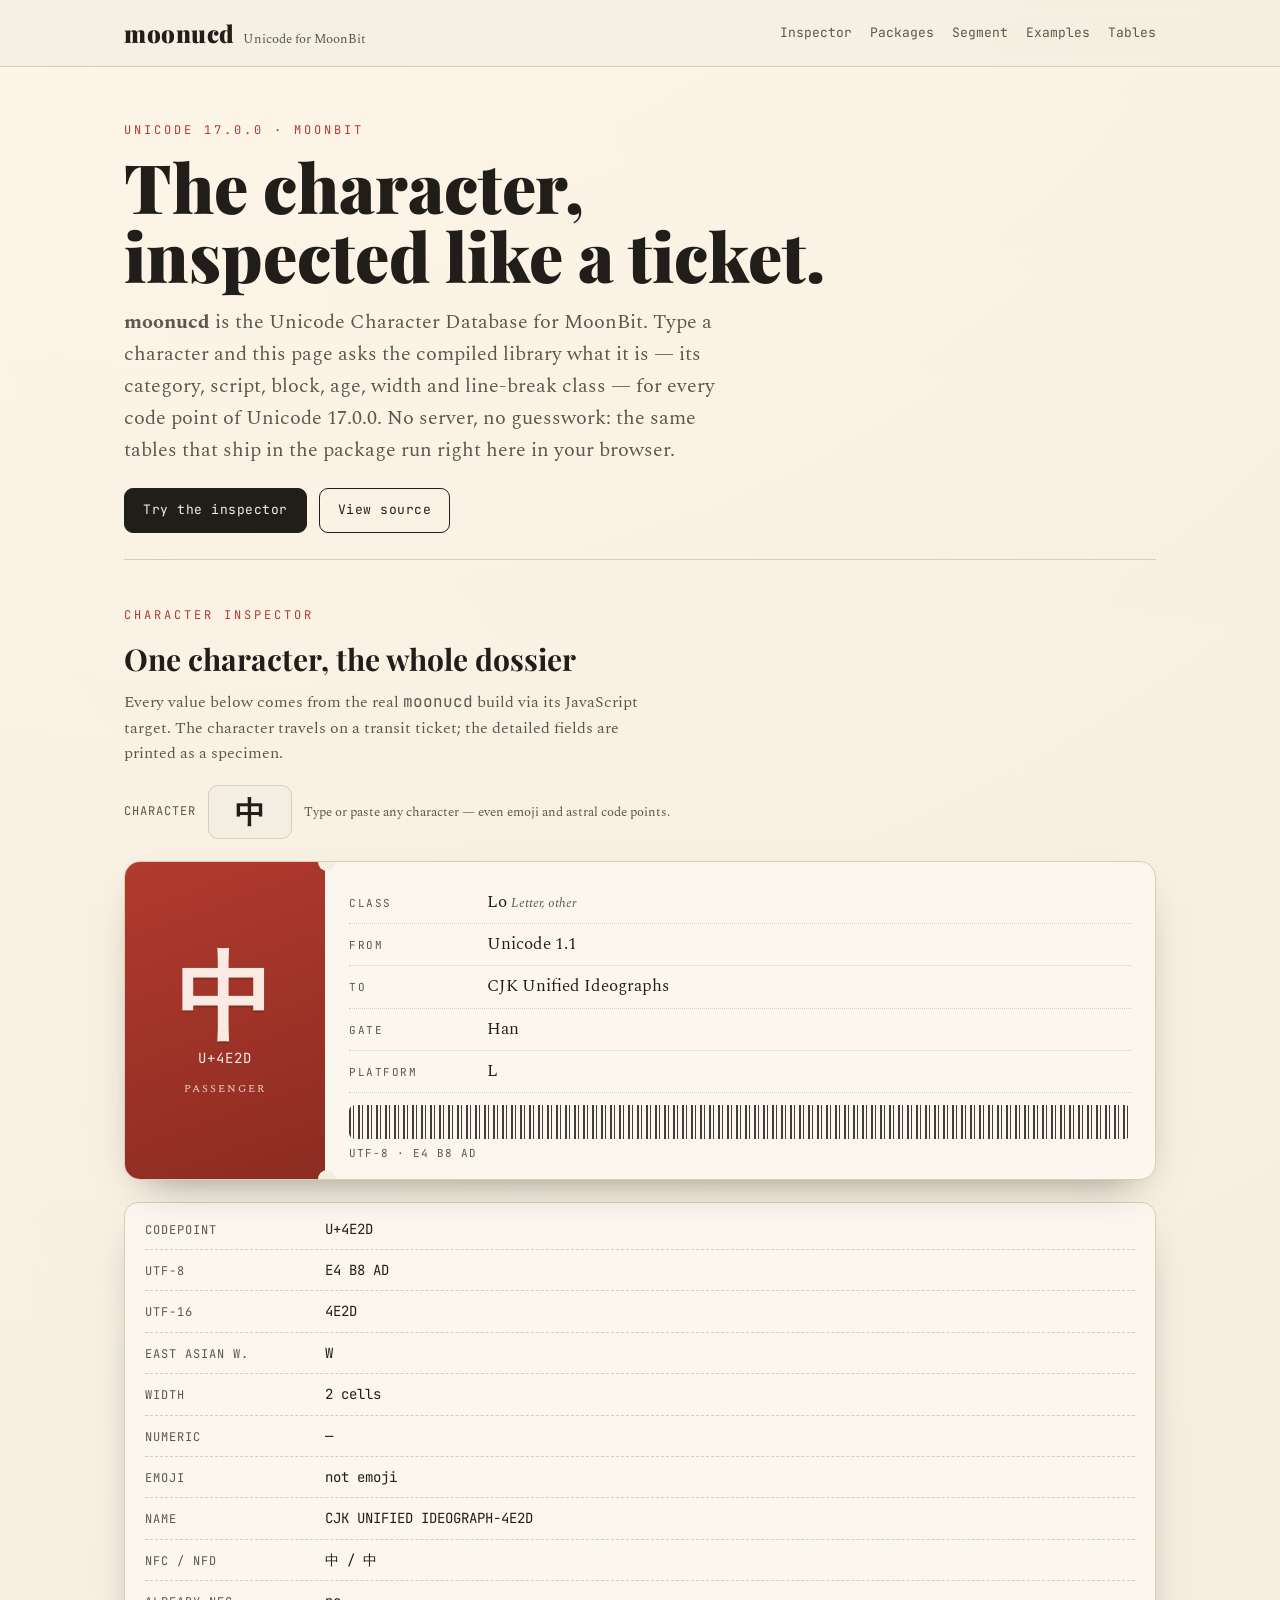
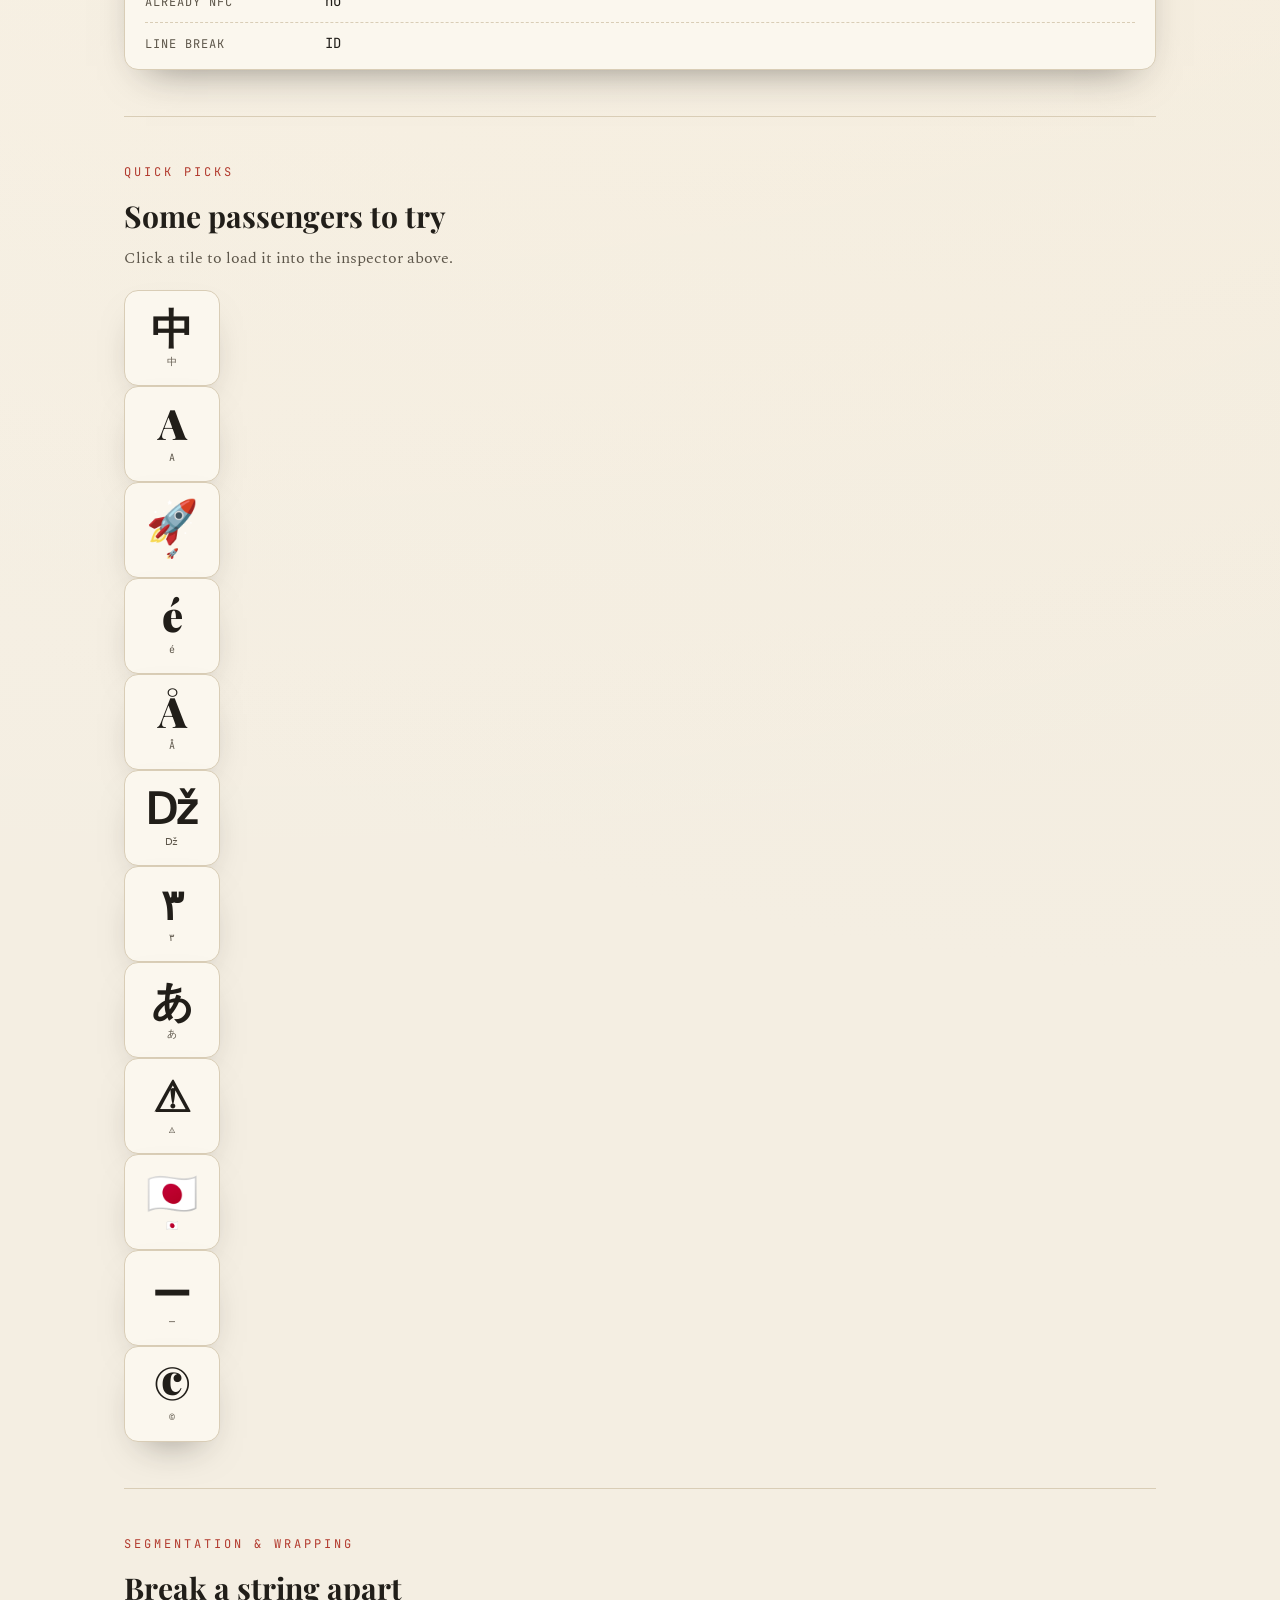
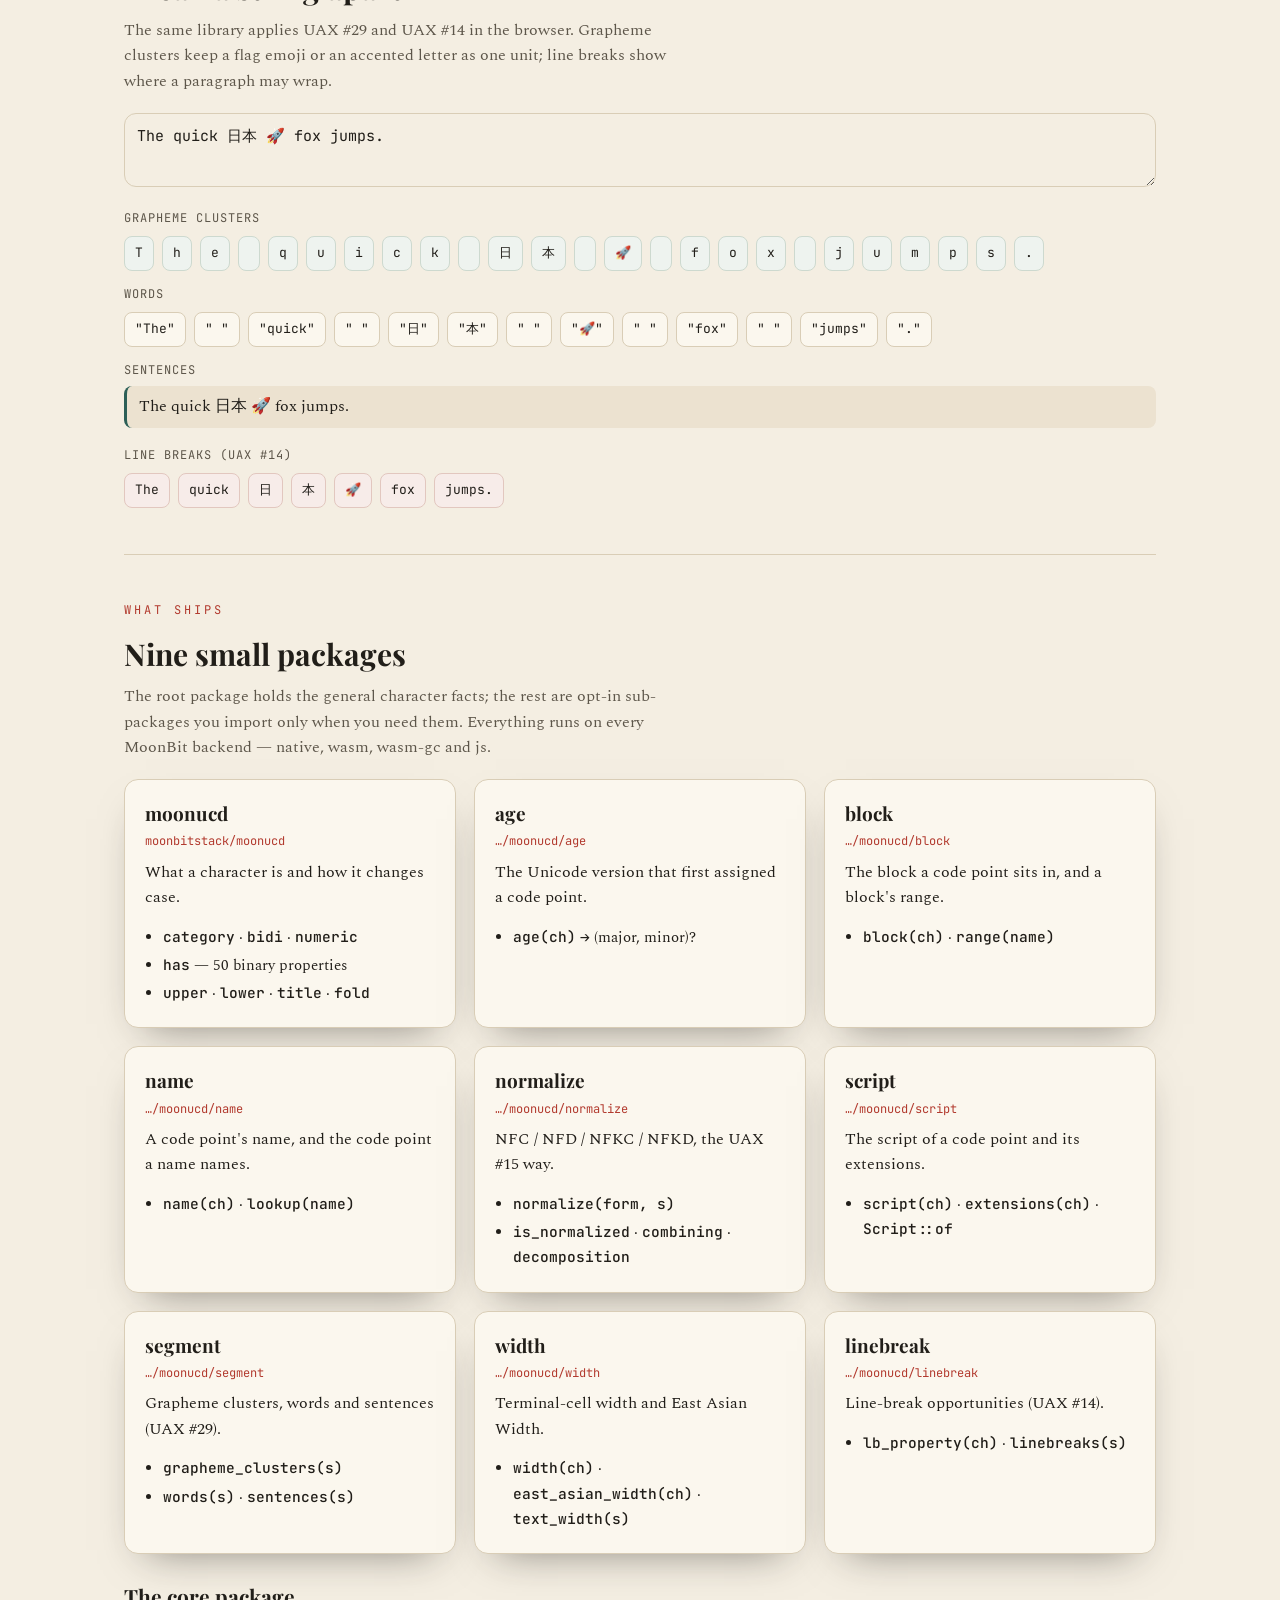
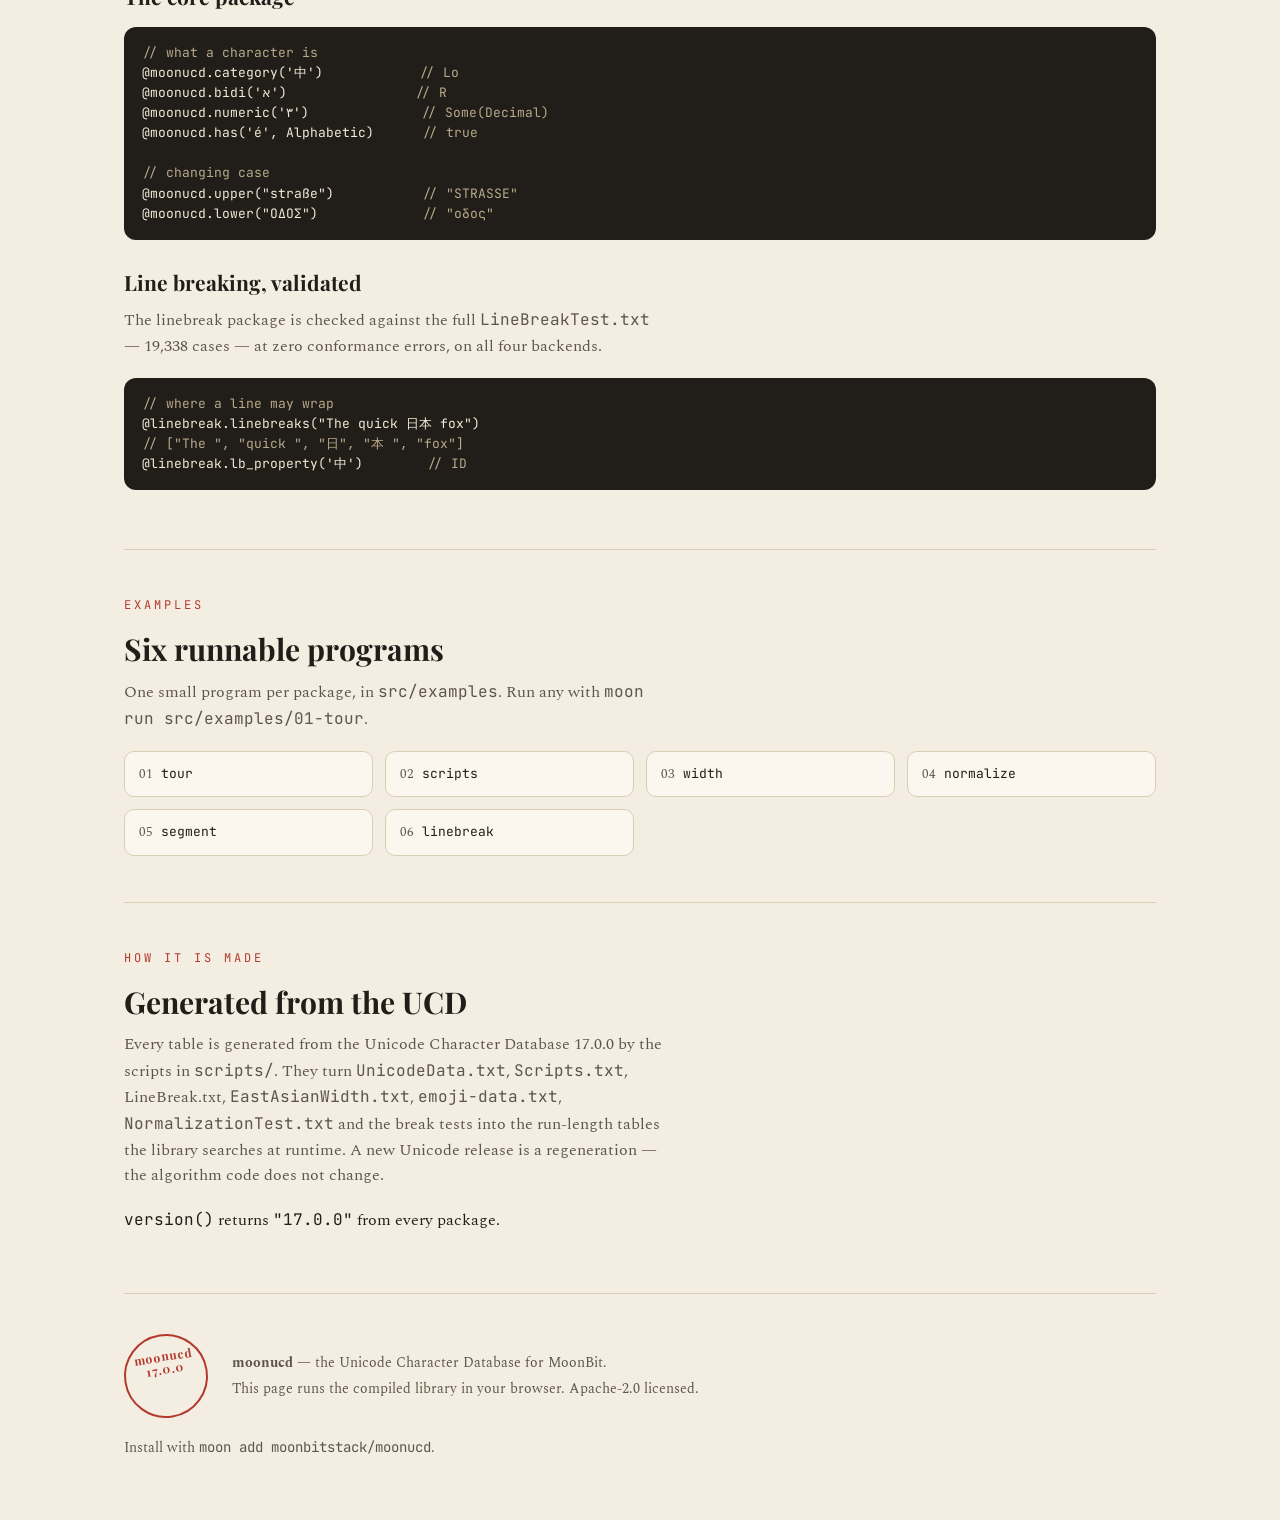
==== gh-pages/index.html @ 98a47fdc "feat: runnable examples, interactive gh-pages inspector, and v0.2.0 - Add six runnable example progr" ====
<!doctype html>
<html lang="en">
<head>
<meta charset="utf-8">
<meta name="viewport" content="width=device-width, initial-scale=1">
<title>moonucd — the Unicode Character Database for MoonBit</title>
<meta name="description" content="Query the Unicode Character Database from MoonBit: category, properties, case, normalization, scripts, segmentation, width and line breaking for every code point of Unicode 17.0.0.">
<link rel="preconnect" href="https://fonts.googleapis.com">
<link rel="preconnect" href="https://fonts.gstatic.com" crossorigin>
<link href="https://fonts.googleapis.com/css2?family=Playfair+Display:ital,wght@0,500;0,700;0,900;1,500&family=Spectral:ital,wght@0,400;0,500;1,400&family=JetBrains+Mono:wght@400;500&display=swap" rel="stylesheet">
<style>
  :root{
    --paper:#f4eee2;
    --paper-2:#ece2d0;
    --card:#fbf7ee;
    --ink:#211e19;
    --ink-soft:#5d564a;
    --accent:#b23a2e;
    --accent-deep:#8c2c22;
    --teal:#2c5f57;
    --line:#d9cdb6;
    --shadow:0 18px 40px -22px rgba(33,30,25,.55);
  }
  *{box-sizing:border-box}
  html{
    scrollbar-width:thin;
    scrollbar-color:var(--accent) var(--paper-2);
  }
  ::-webkit-scrollbar{width:14px;height:14px}
  ::-webkit-scrollbar-track{background:var(--paper-2)}
  ::-webkit-scrollbar-thumb{
    background:var(--accent);
    border:3px solid var(--paper-2);
    border-radius:12px;
  }
  ::-webkit-scrollbar-thumb:hover{background:var(--accent-deep)}

  body{
    margin:0;
    background:
      radial-gradient(circle at 20% -10%, #fff8ec 0%, rgba(255,248,236,0) 45%),
      radial-gradient(circle at 100% 0%, #f0e6d2 0%, rgba(240,230,210,0) 40%),
      var(--paper);
    color:var(--ink);
    font-family:"Spectral", Georgia, "Times New Roman", serif;
    line-height:1.6;
    -webkit-font-smoothing:antialiased;
  }
  a{color:var(--accent);text-decoration:none}
  a:hover{text-decoration:underline}
  .mono{font-family:"JetBrains Mono", ui-monospace, "SFMono-Regular", Menlo, monospace}

  header.site{
    border-bottom:1px solid var(--line);
    background:rgba(244,238,226,.82);
    backdrop-filter:blur(8px);
    position:sticky;top:0;z-index:30;
  }
  .bar{
    max-width:1080px;margin:0 auto;padding:14px 24px;
    display:flex;align-items:center;justify-content:space-between;gap:16px;
  }
  .brand{font-family:"Playfair Display",serif;font-weight:900;font-size:24px;letter-spacing:.5px}
  .brand small{font-family:"Spectral",serif;font-weight:400;font-size:13px;color:var(--ink-soft);margin-left:8px;letter-spacing:0}
  nav.top{display:flex;gap:18px;font-family:"JetBrains Mono",monospace;font-size:13px;flex-wrap:wrap}
  nav.top a{color:var(--ink-soft)}
  nav.top a:hover{color:var(--accent)}

  .wrap{max-width:1080px;margin:0 auto;padding:0 24px}

  .hero{padding:54px 0 26px}
  .eyebrow{
    font-family:"JetBrains Mono",monospace;font-size:12px;letter-spacing:3px;
    text-transform:uppercase;color:var(--accent);margin:0 0 10px;
  }
  h1{
    font-family:"Playfair Display",serif;font-weight:900;
    font-size:clamp(38px,6vw,68px);line-height:1.02;margin:.1em 0 .25em;
  }
  .lede{font-size:20px;max-width:60ch;color:var(--ink-soft);margin:0 0 22px}
  .lede code{font-family:"JetBrains Mono",monospace;font-size:.85em;background:var(--paper-2);padding:1px 6px;border-radius:5px}
  .cta{display:flex;gap:12px;flex-wrap:wrap}
  .btn{
    font-family:"JetBrains Mono",monospace;font-size:13px;letter-spacing:.5px;
    padding:11px 18px;border-radius:9px;border:1px solid var(--ink);
    background:var(--ink);color:var(--paper);cursor:pointer;
  }
  .btn.ghost{background:transparent;color:var(--ink)}
  .btn:hover{text-decoration:none;opacity:.9}

  section{padding:46px 0;border-top:1px solid var(--line)}
  h2{font-family:"Playfair Display",serif;font-weight:700;font-size:30px;margin:0 0 6px}
  h3{font-family:"Playfair Display",serif;font-weight:700;font-size:21px;margin:26px 0 8px}
  .sec-intro{color:var(--ink-soft);max-width:68ch;margin:0 0 18px}
  p{margin:0 0 14px}

  /* ---- Transit ticket ---- */
  .ticket{
    margin:22px 0;
    display:grid;grid-template-columns:200px 1fr;
    background:var(--card);
    border:1px solid var(--line);
    border-radius:16px;
    box-shadow:var(--shadow);
    overflow:hidden;
    position:relative;
  }
  .ticket .stub{
    background:linear-gradient(160deg,var(--accent),var(--accent-deep));
    color:#fbe9e4;
    display:flex;flex-direction:column;align-items:center;justify-content:center;
    padding:22px 12px;position:relative;
  }
  .ticket .glyph{
    font-family:"Playfair Display",serif;font-weight:900;
    font-size:96px;line-height:1;margin-bottom:8px;
    text-shadow:0 2px 0 rgba(0,0,0,.15);
  }
  .ticket .stub .cp{font-family:"JetBrains Mono",monospace;font-size:14px;letter-spacing:1px}
  .ticket .stub .kind{margin-top:10px;font-size:11px;letter-spacing:2px;text-transform:uppercase;opacity:.85}
  /* perforation between stub and body */
  .ticket .perf{
    position:absolute;left:200px;top:0;bottom:0;width:0;
    border-left:2px dashed var(--card);
    box-shadow:-6px 0 0 -1px var(--line);
  }
  .ticket .perf::before,.ticket .perf::after{
    content:"";position:absolute;left:-9px;width:18px;height:18px;border-radius:50%;
    background:var(--paper);
  }
  .ticket .perf::before{top:-9px}
  .ticket .perf::after{bottom:-9px}
  .ticket .body{padding:20px 24px 16px}
  .ticket .row{
    display:grid;grid-template-columns:130px 1fr;gap:8px;
    padding:7px 0;border-bottom:1px dotted var(--line);align-items:baseline;
  }
  .ticket .row:last-child{border-bottom:0}
  .ticket .row .k{
    font-family:"JetBrains Mono",monospace;font-size:11px;letter-spacing:1.5px;
    text-transform:uppercase;color:var(--ink-soft);
  }
  .ticket .row .v{font-size:17px}
  .ticket .row .v small{color:var(--ink-soft);font-size:13px;font-style:italic}
  .ticket .barcode{
    height:34px;margin-top:12px;border-radius:6px;
    background:repeating-linear-gradient(90deg,var(--ink) 0 2px,transparent 2px 4px,var(--ink) 4px 5px,transparent 5px 9px);
    opacity:.85;
  }
  .ticket .serial{
    font-family:"JetBrains Mono",monospace;font-size:11px;color:var(--ink-soft);
    margin-top:6px;letter-spacing:1px;
  }

  .inspector-controls{display:flex;gap:12px;align-items:center;flex-wrap:wrap;margin-bottom:6px}
  .inspector-controls label{font-family:"JetBrains Mono",monospace;font-size:12px;letter-spacing:1px;text-transform:uppercase;color:var(--ink-soft)}
  .char-input{
    font-family:"Playfair Display",serif;font-size:30px;font-weight:700;
    width:84px;text-align:center;padding:6px 8px;border-radius:10px;
    border:1px solid var(--line);background:var(--paper);color:var(--ink);
  }
  .char-input:focus{outline:2px solid var(--accent);outline-offset:2px}
  .hint{font-size:13px;color:var(--ink-soft)}

  /* specimen grid (full detail) */
  .specimen{
    margin-top:18px;background:var(--card);border:1px solid var(--line);
    border-radius:14px;padding:6px 20px;box-shadow:var(--shadow);
  }
  .specimen .srow{
    display:grid;grid-template-columns:170px 1fr;gap:10px;padding:9px 0;
    border-bottom:1px dashed var(--line);align-items:baseline;
  }
  .specimen .srow:last-child{border-bottom:0}
  .specimen .sk{font-family:"JetBrains Mono",monospace;font-size:12px;letter-spacing:1px;text-transform:uppercase;color:var(--ink-soft)}
  .specimen .sv{font-family:"JetBrains Mono",monospace;font-size:14px;word-break:break-word}
  .badge{display:inline-block;padding:1px 8px;border-radius:20px;font-size:12px;border:1px solid var(--teal);color:var(--teal)}
  .badge.no{border-color:var(--line);color:var(--ink-soft)}

  /* string tools */
  .string-tools{display:grid;grid-template-columns:1fr;gap:16px}
  textarea.str{
    width:100%;min-height:74px;resize:vertical;font-family:"JetBrains Mono",monospace;
    font-size:15px;padding:12px;border-radius:12px;border:1px solid var(--line);
    background:var(--paper);color:var(--ink);
  }
  textarea.str:focus{outline:2px solid var(--accent);outline-offset:2px}
  .chips{display:flex;flex-wrap:wrap;gap:8px;margin-top:8px}
  .chip{
    font-family:"JetBrains Mono",monospace;font-size:13px;padding:6px 10px;
    background:var(--card);border:1px solid var(--line);border-radius:8px;
  }
  .chip.g{background:#eef3ef;border-color:#cdd9cf}
  .chip.b{background:#f7ece9;border-color:#e2c7bf}
  .chip .lab{display:block;font-size:10px;letter-spacing:1px;text-transform:uppercase;color:var(--ink-soft);margin-bottom:2px}
  .sent{font-family:"Spectral",serif;background:var(--paper-2);border-radius:8px;padding:8px 12px;margin-top:6px;border-left:3px solid var(--teal)}

  /* gallery */
  .gallery{display:flex;flex-wrap:wrap;gap:12px}
  .gal{
    width:96px;height:96px;border-radius:14px;border:1px solid var(--line);
    background:var(--card);display:flex;flex-direction:column;align-items:center;
    justify-content:center;cursor:pointer;box-shadow:var(--shadow);transition:transform .12s ease;
  }
  .gal:hover{transform:translateY(-3px)}
  .gal .g{font-family:"Playfair Display",serif;font-weight:900;font-size:42px;line-height:1}
  .gal .n{font-family:"JetBrains Mono",monospace;font-size:10px;color:var(--ink-soft);margin-top:6px;letter-spacing:1px}

  /* package cards */
  .pkgs{display:grid;grid-template-columns:repeat(auto-fit,minmax(300px,1fr));gap:18px;margin-top:14px}
  .pkg{
    background:var(--card);border:1px solid var(--line);border-radius:14px;
    padding:18px 20px;box-shadow:var(--shadow);
  }
  .pkg h3{margin:0 0 4px;font-size:19px}
  .pkg .route{font-family:"JetBrains Mono",monospace;font-size:12px;color:var(--accent);margin-bottom:8px}
  .pkg code{font-family:"JetBrains Mono",monospace;font-size:12.5px;background:var(--paper-2);padding:1px 5px;border-radius:4px}
  .pkg ul{margin:8px 0 0;padding-left:18px}
  .pkg li{margin:3px 0;font-size:14.5px}
  .pkg li b{font-family:"JetBrains Mono",monospace;font-weight:500}

  table.api{width:100%;border-collapse:collapse;margin-top:10px;font-size:14.5px}
  table.api th,table.api td{text-align:left;padding:8px 10px;border-bottom:1px solid var(--line);vertical-align:top}
  table.api th{font-family:"JetBrains Mono",monospace;font-size:12px;letter-spacing:1px;text-transform:uppercase;color:var(--ink-soft)}
  table.api td code{font-family:"JetBrains Mono",monospace;font-size:13px;background:var(--paper-2);padding:1px 5px;border-radius:4px}
  pre{
    font-family:"JetBrains Mono",monospace;font-size:13px;background:var(--ink);color:#f3ead7;
    padding:16px 18px;border-radius:12px;overflow:auto;line-height:1.55;
  }
  pre .c{color:#b9a98a}
  .example-list{display:grid;grid-template-columns:repeat(auto-fit,minmax(220px,1fr));gap:12px;margin-top:12px}
  .example-list a{
    display:flex;align-items:baseline;gap:8px;padding:12px 14px;border:1px solid var(--line);
    border-radius:10px;background:var(--card);color:var(--ink);font-family:"JetBrains Mono",monospace;font-size:13px;
  }
  .example-list a:hover{text-decoration:none;border-color:var(--accent)}
  .example-list a span{color:var(--ink-soft);font-family:"Spectral",serif}

  footer{padding:40px 0 60px;border-top:1px solid var(--line);color:var(--ink-soft);font-size:14px}
  .postmark{
    display:inline-block;border:2px solid var(--accent);color:var(--accent);
    border-radius:50%;width:84px;height:84px;line-height:1.05;font-family:"Playfair Display",serif;
    font-weight:700;font-size:12px;text-align:center;padding:14px 6px;transform:rotate(-9deg);
    letter-spacing:1px;
  }
  .warn{background:#f7ece9;border:1px solid #e2c7bf;color:var(--accent-deep);padding:10px 14px;border-radius:10px;font-size:14px}
  @media (max-width:640px){
    .ticket{grid-template-columns:1fr}
    .ticket .perf{display:none}
    .ticket .stub{flex-direction:row;gap:16px;padding:16px}
    .ticket .glyph{font-size:64px;margin:0}
  }
</style>
</head>
<body>

<header class="site">
  <div class="bar">
    <div class="brand">moonucd<small>Unicode for MoonBit</small></div>
    <nav class="top">
      <a href="#tour">Inspector</a>
      <a href="#packages">Packages</a>
      <a href="#strings">Segment</a>
      <a href="#examples">Examples</a>
      <a href="#tables">Tables</a>
    </nav>
  </div>
</header>

<main class="wrap">

  <section class="hero" id="top" style="border-top:0">
    <p class="eyebrow">Unicode 17.0.0 · MoonBit</p>
    <h1>The character,<br>inspected like a ticket.</h1>
    <p class="lede">
      <strong>moonucd</strong> is the Unicode Character Database for MoonBit. Type a character and this
      page asks the compiled library what it is — its category, script, block, age, width and line-break
      class — for every code point of Unicode 17.0.0. No server, no guesswork: the same tables that ship
      in the package run right here in your browser.
    </p>
    <div class="cta">
      <a class="btn" href="#tour">Try the inspector</a>
      <a class="btn ghost" href="https://github.com/moonbitstack/moonucd">View source</a>
    </div>
  </section>

  <section id="tour">
    <p class="eyebrow">Character inspector</p>
    <h2>One character, the whole dossier</h2>
    <p class="sec-intro">
      Every value below comes from the real <span class="mono">moonucd</span> build via its JavaScript
      target. The character travels on a transit ticket; the detailed fields are printed as a specimen.
    </p>

    <div class="inspector-controls">
      <label for="charIn">Character</label>
      <input id="charIn" class="char-input" value="中" maxlength="4" autocomplete="off" spellcheck="false">
      <span class="hint">Type or paste any character — even emoji and astral code points.</span>
    </div>

    <div class="ticket" id="ticket">
      <div class="stub">
        <div class="glyph" id="tGlyph">中</div>
        <div class="cp mono" id="tCp">U+4E2D</div>
        <div class="kind">Passenger</div>
      </div>
      <div class="perf"></div>
      <div class="body">
        <div class="row"><div class="k">Class</div><div class="v"><span id="tCat">Lo</span> <small id="tCatName">Letter, other</small></div></div>
        <div class="row"><div class="k">From</div><div class="v" id="tAge">Unicode 1.1</div></div>
        <div class="row"><div class="k">To</div><div class="v" id="tBlock">CJK Unified Ideographs</div></div>
        <div class="row"><div class="k">Gate</div><div class="v" id="tScript">Han</div></div>
        <div class="row"><div class="k">Platform</div><div class="v" id="tBidi">L</div></div>
        <div class="barcode" id="tBarcode"></div>
        <div class="serial mono" id="tSerial">UTF-8 · E4 B8 AD</div>
      </div>
    </div>

    <div class="specimen" id="specimen">
      <div class="srow"><div class="sk">Codepoint</div><div class="sv" id="sCp">U+4E2D</div></div>
      <div class="srow"><div class="sk">UTF-8</div><div class="sv" id="sU8">E4 B8 AD</div></div>
      <div class="srow"><div class="sk">UTF-16</div><div class="sv" id="sU16">4E2D</div></div>
      <div class="srow"><div class="sk">East Asian W.</div><div class="sv" id="sEaw">W</div></div>
      <div class="srow"><div class="sk">Width</div><div class="sv" id="sWidth">2 cells</div></div>
      <div class="srow"><div class="sk">Numeric</div><div class="sv" id="sNum">—</div></div>
      <div class="srow"><div class="sk">Emoji</div><div class="sv" id="sEmoji">—</div></div>
      <div class="srow"><div class="sk">Name</div><div class="sv" id="sName">CJK UNIFIED IDEOGRAPH-4E2D</div></div>
      <div class="srow"><div class="sk">NFC / NFD</div><div class="sv" id="sNorm">中 / 中</div></div>
      <div class="srow"><div class="sk">Already NFC</div><div class="sv" id="sIsNfc">yes</div></div>
      <div class="srow"><div class="sk">Line break</div><div class="sv" id="sLb">ID</div></div>
    </div>
  </section>

  <section id="gallery">
    <p class="eyebrow">Quick picks</p>
    <h2>Some passengers to try</h2>
    <p class="sec-intro">Click a tile to load it into the inspector above.</p>
    <div class="gallery" id="gallery"></div>
  </section>

  <section id="strings">
    <p class="eyebrow">Segmentation &amp; wrapping</p>
    <h2>Break a string apart</h2>
    <p class="sec-intro">
      The same library applies UAX #29 and UAX #14 in the browser. Grapheme clusters keep a flag emoji or
      an accented letter as one unit; line breaks show where a paragraph may wrap.
    </p>
    <div class="string-tools">
      <div>
        <textarea class="str" id="strIn" spellcheck="false">The quick 日本 🚀 fox jumps.</textarea>
        <div style="margin-top:14px">
          <div class="sk" style="font-family:'JetBrains Mono',monospace;font-size:12px;letter-spacing:1px;text-transform:uppercase;color:var(--ink-soft)">Grapheme clusters</div>
          <div class="chips" id="grafChips"></div>
        </div>
        <div style="margin-top:14px">
          <div class="sk" style="font-family:'JetBrains Mono',monospace;font-size:12px;letter-spacing:1px;text-transform:uppercase;color:var(--ink-soft)">Words</div>
          <div class="chips" id="wordChips"></div>
        </div>
        <div style="margin-top:14px">
          <div class="sk" style="font-family:'JetBrains Mono',monospace;font-size:12px;letter-spacing:1px;text-transform:uppercase;color:var(--ink-soft)">Sentences</div>
          <div id="sentOut"></div>
        </div>
        <div style="margin-top:18px">
          <div class="sk" style="font-family:'JetBrains Mono',monospace;font-size:12px;letter-spacing:1px;text-transform:uppercase;color:var(--ink-soft)">Line breaks (UAX #14)</div>
          <div class="chips" id="lbChips"></div>
        </div>
      </div>
    </div>
  </section>

  <section id="packages">
    <p class="eyebrow">What ships</p>
    <h2>Nine small packages</h2>
    <p class="sec-intro">
      The root package holds the general character facts; the rest are opt-in sub-packages you import
      only when you need them. Everything runs on every MoonBit backend — native, wasm, wasm-gc and js.
    </p>
    <div class="pkgs">
      <div class="pkg">
        <h3>moonucd</h3>
        <div class="route">moonbitstack/moonucd</div>
        <p>What a character is and how it changes case.</p>
        <ul>
          <li><b>category</b> · <b>bidi</b> · <b>numeric</b></li>
          <li><b>has</b> — 50 binary properties</li>
          <li><b>upper</b> · <b>lower</b> · <b>title</b> · <b>fold</b></li>
        </ul>
      </div>
      <div class="pkg">
        <h3>age</h3>
        <div class="route">…/moonucd/age</div>
        <p>The Unicode version that first assigned a code point.</p>
        <ul><li><b>age(ch)</b> → (major, minor)?</li></ul>
      </div>
      <div class="pkg">
        <h3>block</h3>
        <div class="route">…/moonucd/block</div>
        <p>The block a code point sits in, and a block's range.</p>
        <ul><li><b>block(ch)</b> · <b>range(name)</b></li></ul>
      </div>
      <div class="pkg">
        <h3>name</h3>
        <div class="route">…/moonucd/name</div>
        <p>A code point's name, and the code point a name names.</p>
        <ul><li><b>name(ch)</b> · <b>lookup(name)</b></li></ul>
      </div>
      <div class="pkg">
        <h3>normalize</h3>
        <div class="route">…/moonucd/normalize</div>
        <p>NFC / NFD / NFKC / NFKD, the UAX #15 way.</p>
        <ul>
          <li><b>normalize(form, s)</b></li>
          <li><b>is_normalized</b> · <b>combining</b> · <b>decomposition</b></li>
        </ul>
      </div>
      <div class="pkg">
        <h3>script</h3>
        <div class="route">…/moonucd/script</div>
        <p>The script of a code point and its extensions.</p>
        <ul><li><b>script(ch)</b> · <b>extensions(ch)</b> · <b>Script::of</b></li></ul>
      </div>
      <div class="pkg">
        <h3>segment</h3>
        <div class="route">…/moonucd/segment</div>
        <p>Grapheme clusters, words and sentences (UAX #29).</p>
        <ul>
          <li><b>grapheme_clusters(s)</b></li>
          <li><b>words(s)</b> · <b>sentences(s)</b></li>
        </ul>
      </div>
      <div class="pkg">
        <h3>width</h3>
        <div class="route">…/moonucd/width</div>
        <p>Terminal-cell width and East Asian Width.</p>
        <ul><li><b>width(ch)</b> · <b>east_asian_width(ch)</b> · <b>text_width(s)</b></li></ul>
      </div>
      <div class="pkg">
        <h3>linebreak</h3>
        <div class="route">…/moonucd/linebreak</div>
        <p>Line-break opportunities (UAX #14).</p>
        <ul><li><b>lb_property(ch)</b> · <b>linebreaks(s)</b></li></ul>
      </div>
    </div>

    <h3>The core package</h3>
    <pre><span class="c">// what a character is</span>
@moonucd.category('中')            <span class="c">// Lo</span>
@moonucd.bidi('א')                <span class="c">// R</span>
@moonucd.numeric('٣')              <span class="c">// Some(Decimal)</span>
@moonucd.has('é', Alphabetic)      <span class="c">// true</span>

<span class="c">// changing case</span>
@moonucd.upper("straße")           <span class="c">// "STRASSE"</span>
@moonucd.lower("ΟΔΟΣ")             <span class="c">// "οδος"</span></span></pre>

    <h3>Line breaking, validated</h3>
    <p class="sec-intro">
      The linebreak package is checked against the full <span class="mono">LineBreakTest.txt</span> —
      19,338 cases — at zero conformance errors, on all four backends.
    </p>
    <pre><span class="c">// where a line may wrap</span>
@linebreak.linebreaks("The quick 日本 fox")
<span class="c">// ["The ", "quick ", "日", "本 ", "fox"]</span>
@linebreak.lb_property('中')        <span class="c">// ID</span></pre>
  </section>

  <section id="examples">
    <p class="eyebrow">Examples</p>
    <h2>Six runnable programs</h2>
    <p class="sec-intro">One small program per package, in <span class="mono">src/examples</span>. Run any with <span class="mono">moon run src/examples/01-tour</span>.</p>
    <div class="example-list">
      <a href="#"><span>01</span> tour</a>
      <a href="#"><span>02</span> scripts</a>
      <a href="#"><span>03</span> width</a>
      <a href="#"><span>04</span> normalize</a>
      <a href="#"><span>05</span> segment</a>
      <a href="#"><span>06</span> linebreak</a>
    </div>
  </section>

  <section id="tables">
    <p class="eyebrow">How it is made</p>
    <h2>Generated from the UCD</h2>
    <p class="sec-intro">
      Every table is generated from the Unicode Character Database 17.0.0 by the scripts in
      <span class="mono">scripts/</span>. They turn <span class="mono">UnicodeData.txt</span>,
      <span class="mono">Scripts.txt</span>, <span class="monucd">LineBreak.txt</span>,
      <span class="mono">EastAsianWidth.txt</span>, <span class="mono">emoji-data.txt</span>,
      <span class="mono">NormalizationTest.txt</span> and the break tests into the run-length tables the
      library searches at runtime. A new Unicode release is a regeneration — the algorithm code does not change.
    </p>
    <p><span class="mono">version()</span> returns <span class="mono">"17.0.0"</span> from every package.</p>
  </section>

  <footer>
    <div style="display:flex;gap:24px;align-items:center;flex-wrap:wrap;margin-bottom:18px">
      <div class="postmark">moonucd<br>17.0.0</div>
      <div>
        <p style="margin:0"><strong>moonucd</strong> — the Unicode Character Database for MoonBit.</p>
        <p style="margin:4px 0 0">This page runs the compiled library in your browser. Apache-2.0 licensed.</p>
      </div>
    </div>
    <p style="margin:0">Install with <span class="mono">moon add moonbitstack/moonucd</span>.</p>
  </footer>

</main>

<script src="moonucd.js"></script>
<script>
(function(){
  "use strict";
  var ready = (typeof globalThis.moonucd_inspect === "function");
  if(!ready){
    var w = document.getElementById("ticket");
    if(w) w.insertAdjacentHTML("beforebegin",
      '<div class="warn">The compiled library (moonucd.js) did not load, so the live inspector is off. ' +
      'Everything else on this page still describes the package.</div>');
    return;
  }

  function esc(s){return String(s).replace(/[&<>]/g,function(c){return c==="&"?"&amp;":c==="<"?"&lt;":">";});}

  var charIn = document.getElementById("charIn");

  function inspect(ch){
    var cp = ch.codePointAt(0);
    try { return JSON.parse(globalThis.moonucd_inspect(cp)); }
    catch(e){ return null; }
  }

  function renderChar(){
    var raw = charIn.value;
    var ch = (Array.from(raw)[0]) || " ";
    var d = inspect(ch);
    if(!d){ return; }
    set("tGlyph", d.char);
    set("tCp", d.codepoint);
    set("tCat", d.category);
    set("tCatName", d.categoryName);
    set("tAge", d.age ? "Unicode " + d.age : "unassigned");
    set("tBlock", d.block || "no block");
    set("tScript", d.script);
    set("tBidi", d.bidi);
    set("tSerial", "UTF-8 · " + d.utf8);
    set("sCp", d.codepoint);
    set("sU8", d.utf8);
    set("sU16", d.utf16);
    set("sEaw", d.eaw);
    set("sWidth", d.width + (d.width===1?" cell":" cells"));
    set("sNum", d.numeric || "—");
    set("sEmoji", (d.emoji==="true"?"emoji":"not emoji") + (d.extPict==="true"?" · ext. pictographic":""));
    set("sName", d.name || "no name");
    set("sNorm", d.nfc + " / " + d.nfd);
    set("sIsNfc", d.isNFC==="true"?"yes":"no");
    set("sLb", d.lb);
  }
  function set(id,v){var el=document.getElementById(id); if(el) el.textContent=v;}

  charIn.addEventListener("input", renderChar);

  // gallery
  var picks = [
    ["中","中"],["A","A"],["🚀","🚀"],["é","é"],["Å","Å"],["ǅ","ǅ"],
    ["٣","٣"],["あ","あ"],["⚠","⚠"],["🇯🇵","🇯🇵"],["—","—"],["©","©"]
  ];
  var gal = document.getElementById("gallery");
  picks.forEach(function(p){
    var a = document.createElement("div");
    a.className = "gal";
    a.innerHTML = '<div class="g">'+esc(p[0])+'</div><div class="n">'+esc(p[1])+'</div>';
    a.addEventListener("click", function(){
      charIn.value = p[0]; renderChar();
      document.getElementById("tour").scrollIntoView({behavior:"smooth"});
    });
    gal.appendChild(a);
  });

  // string tools
  var strIn = document.getElementById("strIn");
  function chip(text,cls){var c=document.createElement("span");c.className="chip"+(cls?" "+cls:"");c.textContent=text;return c;}
  function renderStr(){
    var s = strIn.value;
    var seg = JSON.parse(globalThis.moonucd_seg(s));
    var lb = JSON.parse(globalThis.moonucd_lb(s));
    var gc = document.getElementById("grafChips"); gc.innerHTML="";
    seg.grapheme.forEach(function(g){gc.appendChild(chip(g,"g"));});
    var wc = document.getElementById("wordChips"); wc.innerHTML="";
    seg.words.forEach(function(w){wc.appendChild(chip(JSON.stringify(w)));});
    var so = document.getElementById("sentOut"); so.innerHTML="";
    seg.sentences.forEach(function(sn){var d=document.createElement("div");d.className="sent";d.textContent=sn;so.appendChild(d);});
    var lbc = document.getElementById("lbChips"); lbc.innerHTML="";
    lb.linebreaks.forEach(function(l){lbc.appendChild(chip(l,"b"));});
  }
  strIn.addEventListener("input", renderStr);

  // initial paint
  renderChar();
  renderStr();
})();
</script>
</body>
</html>
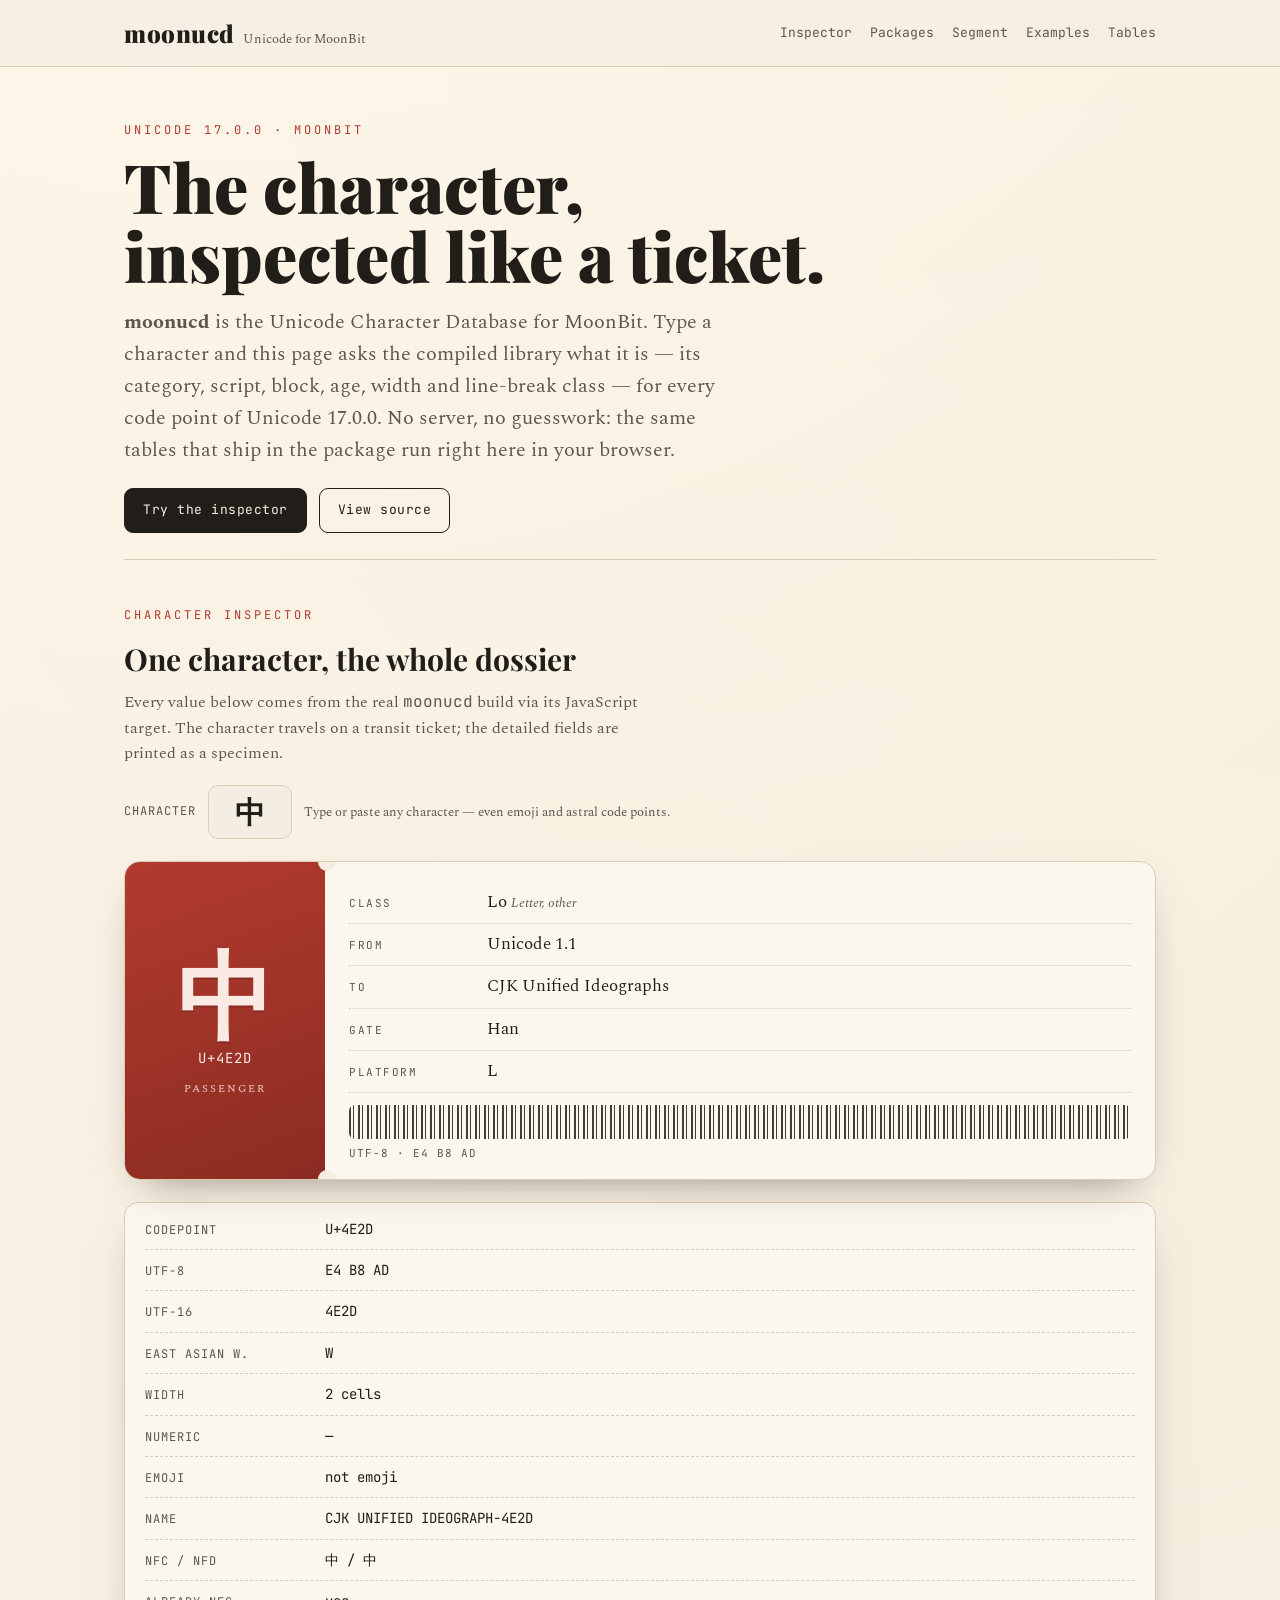
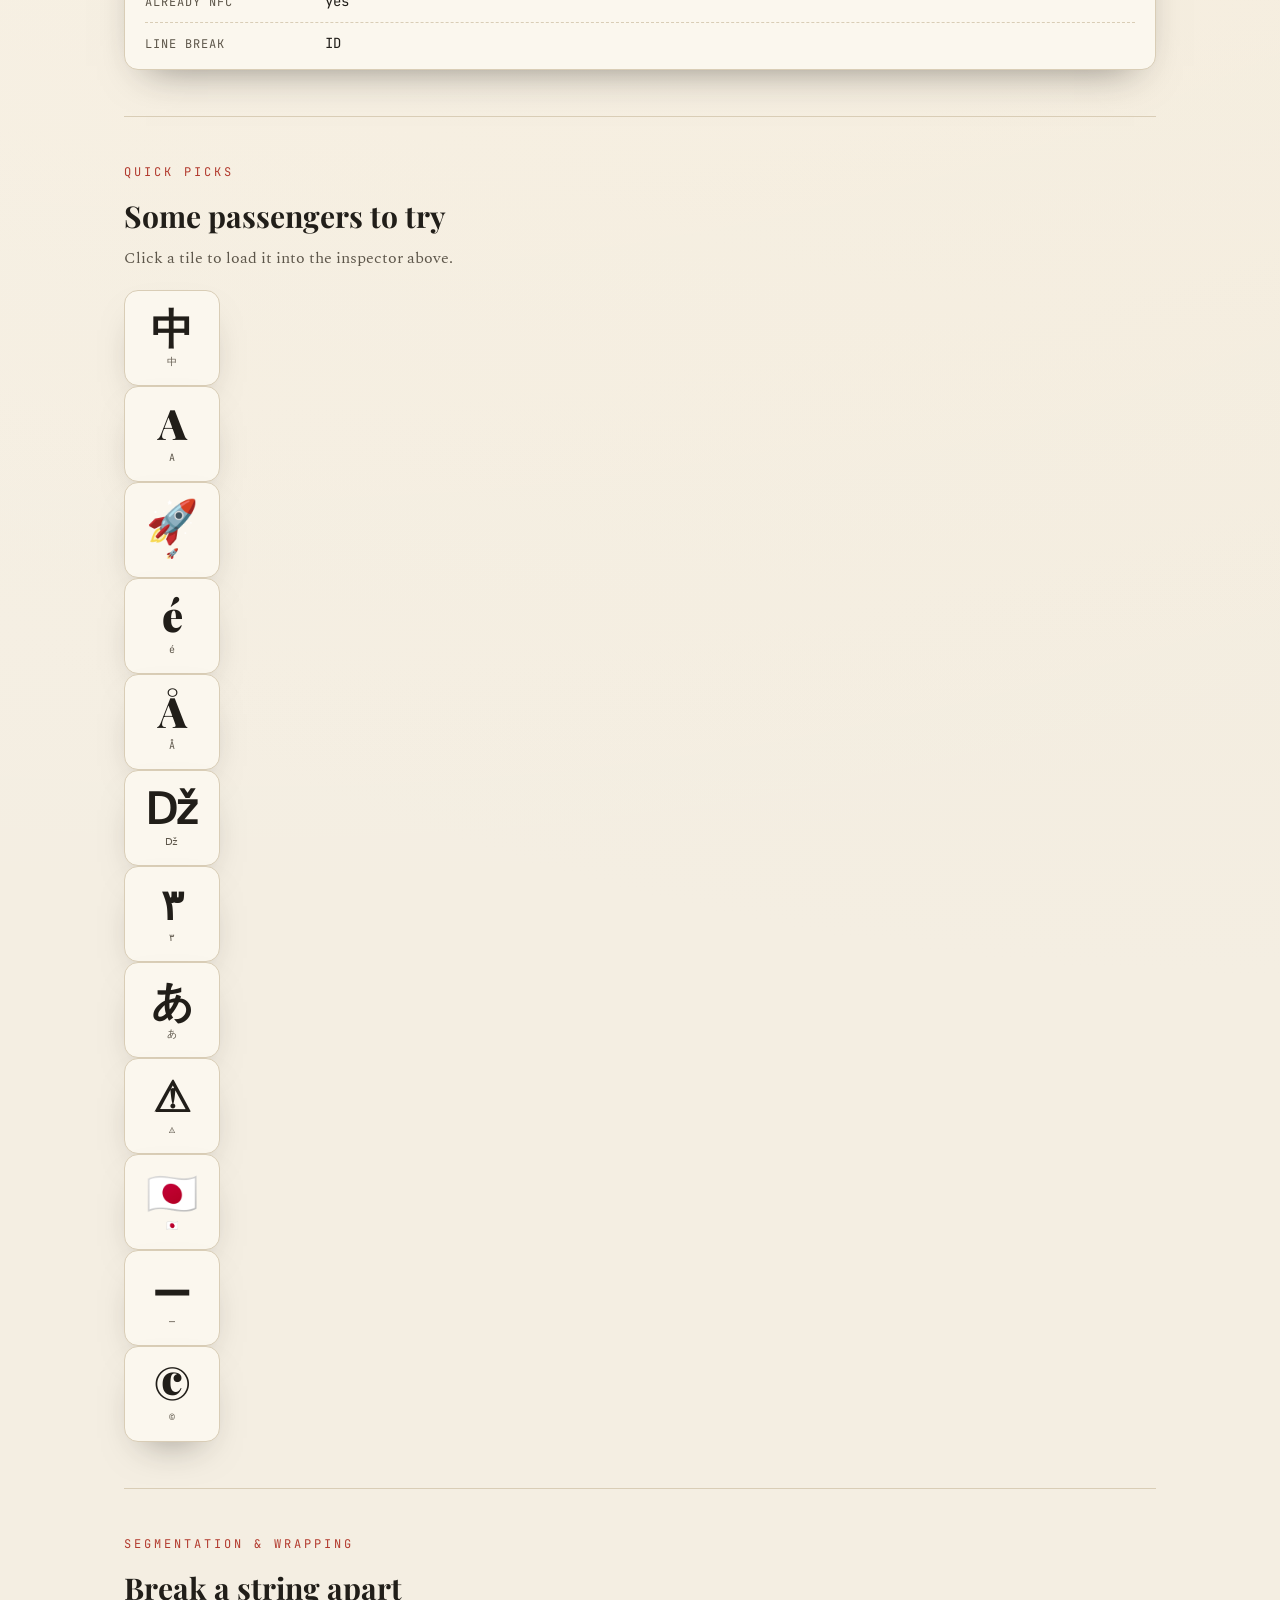
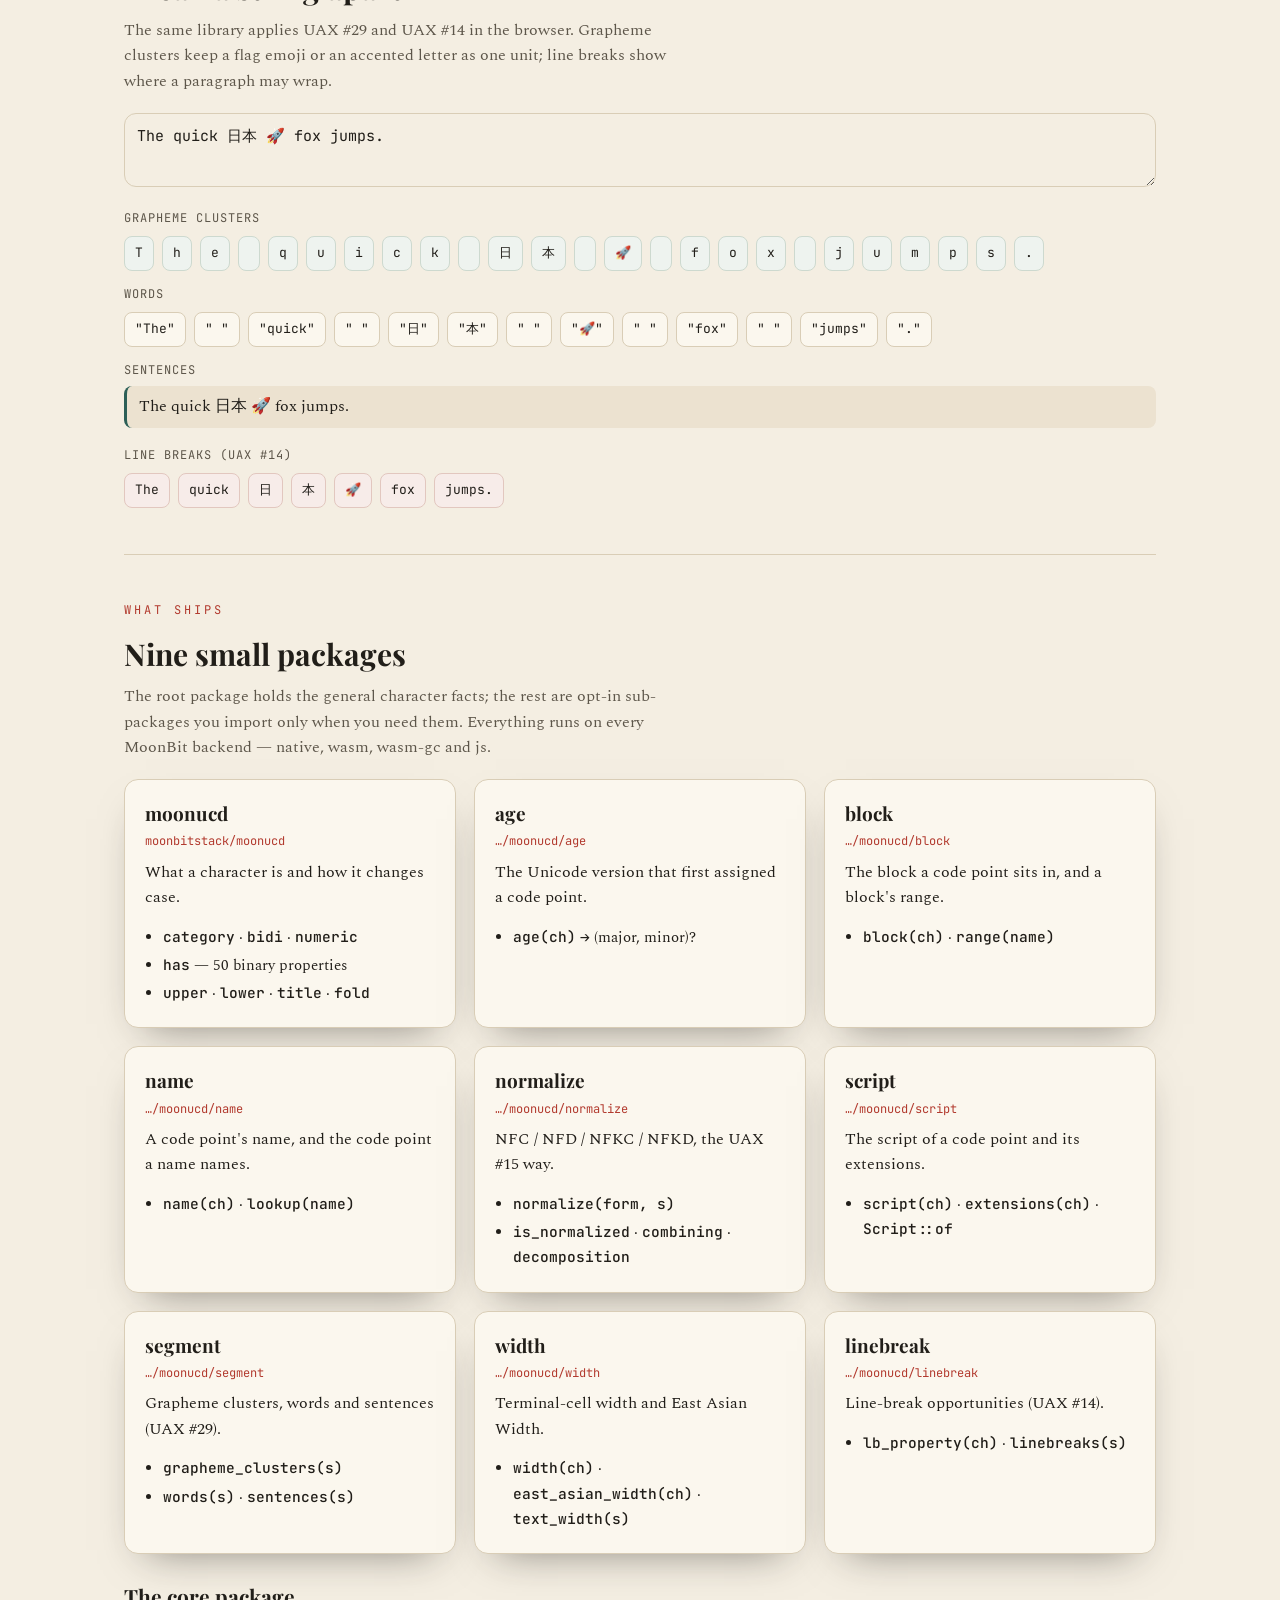
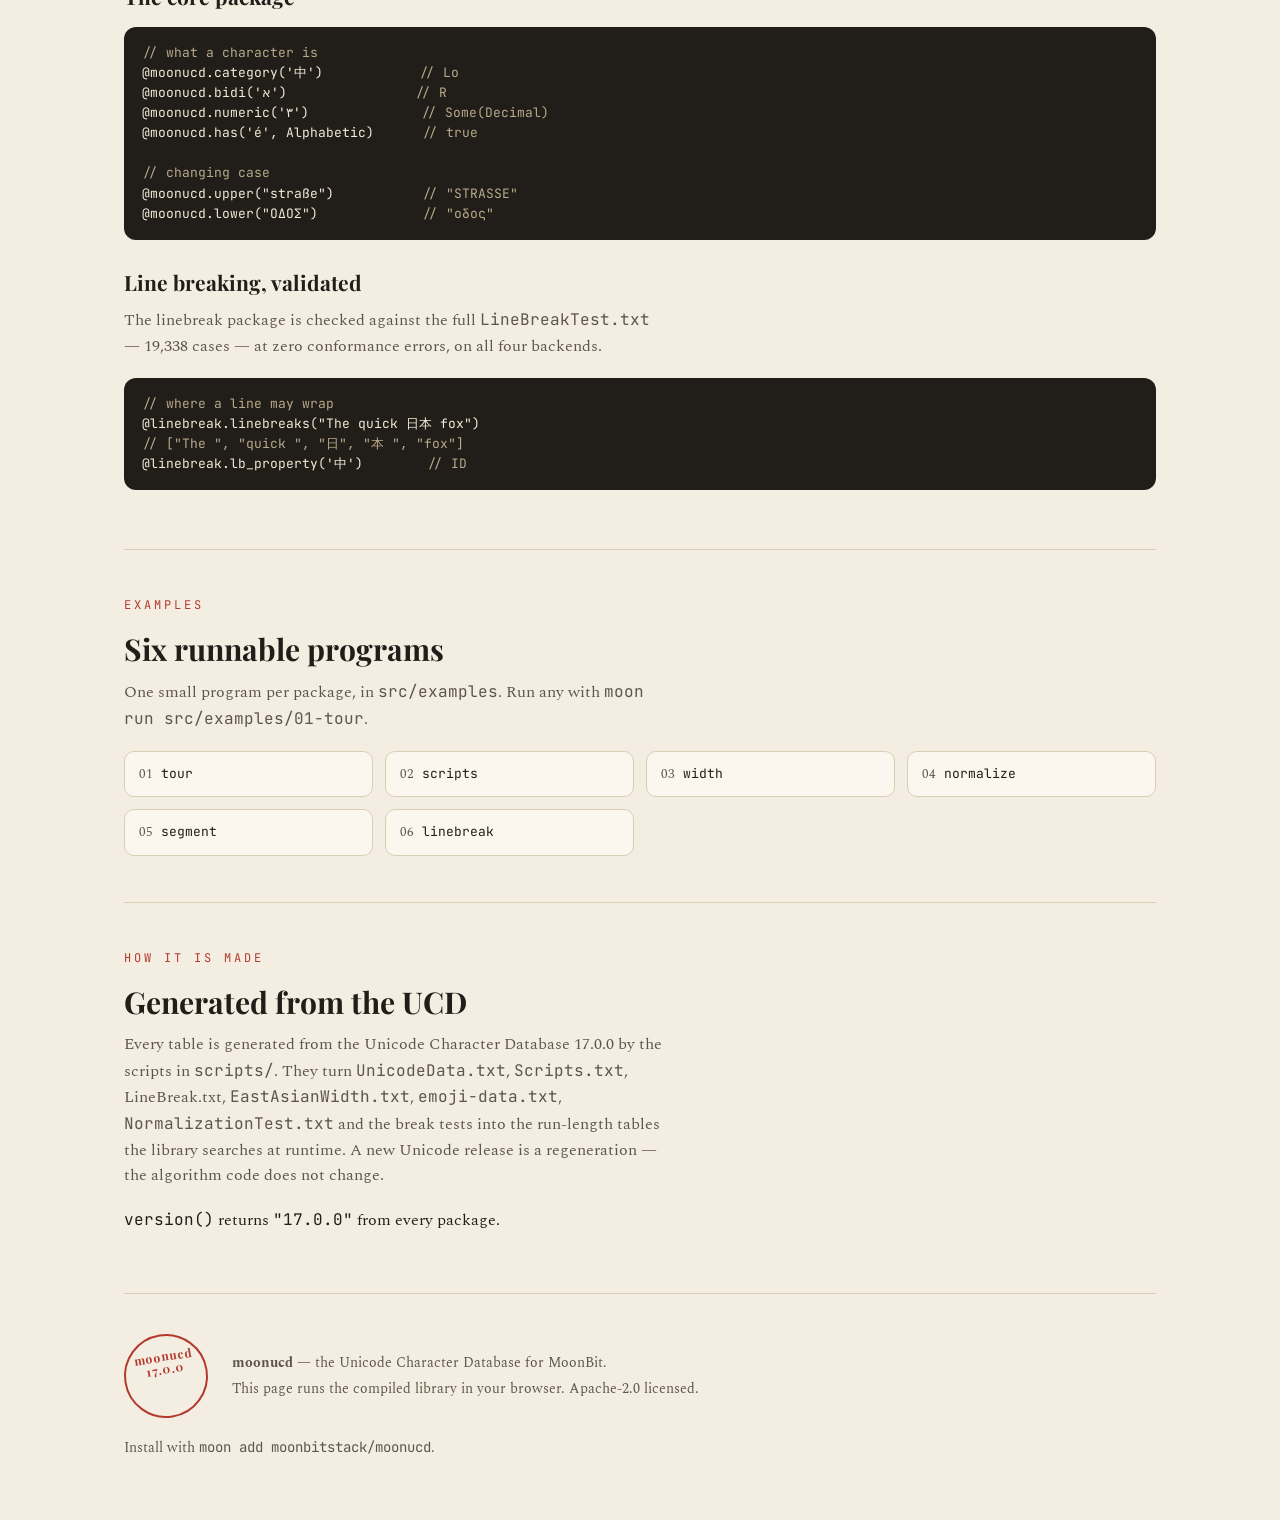
==== commit f6eb3aa2: "fix: correct inspector boolean display and NFKD field - gh-pages/index.html compared inspector boole" ====
--- a/gh-pages/index.html
+++ b/gh-pages/index.html
@@ -548,10 +548,10 @@
     set("sEaw", d.eaw);
     set("sWidth", d.width + (d.width===1?" cell":" cells"));
     set("sNum", d.numeric || "—");
-    set("sEmoji", (d.emoji==="true"?"emoji":"not emoji") + (d.extPict==="true"?" · ext. pictographic":""));
+    set("sEmoji", (d.emoji?"emoji":"not emoji") + (d.extPict?" · ext. pictographic":""));
     set("sName", d.name || "no name");
     set("sNorm", d.nfc + " / " + d.nfd);
-    set("sIsNfc", d.isNFC==="true"?"yes":"no");
+    set("sIsNfc", d.isNFC?"yes":"no");
     set("sLb", d.lb);
   }
   function set(id,v){var el=document.getElementById(id); if(el) el.textContent=v;}
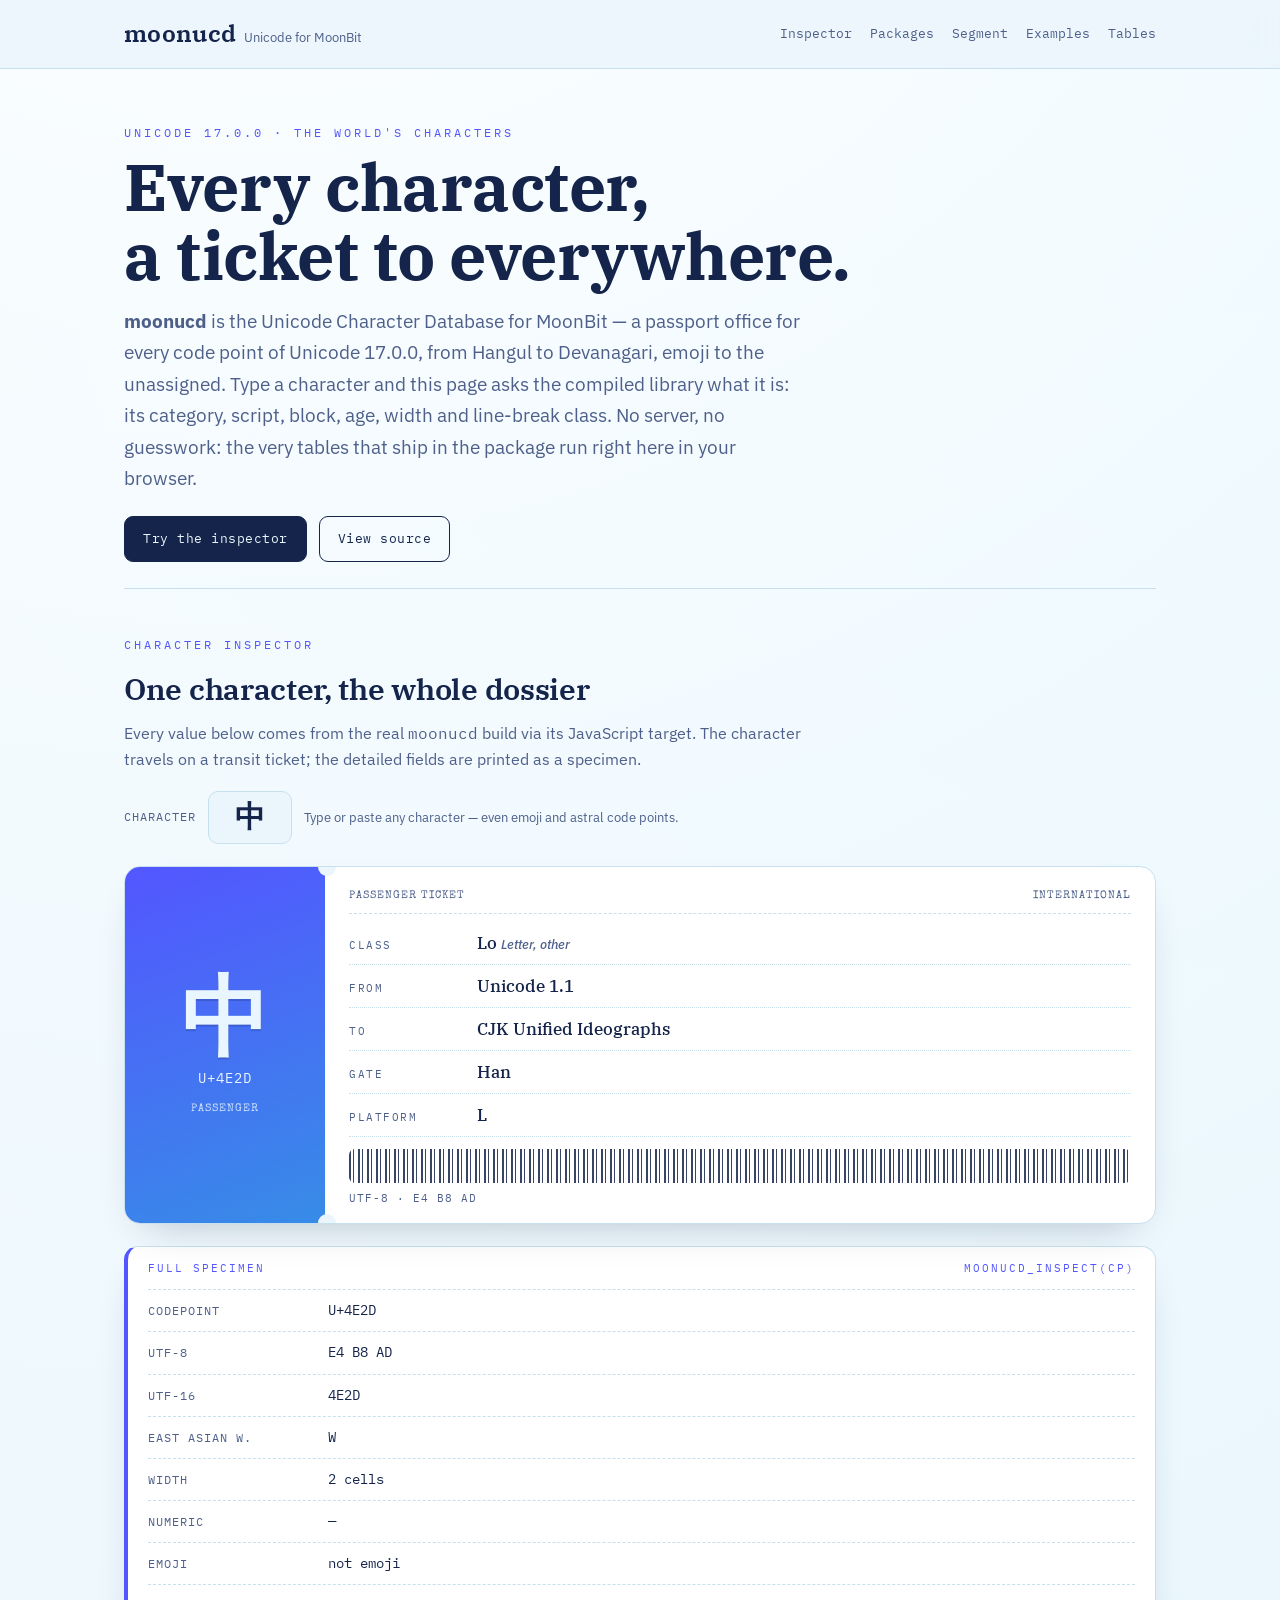
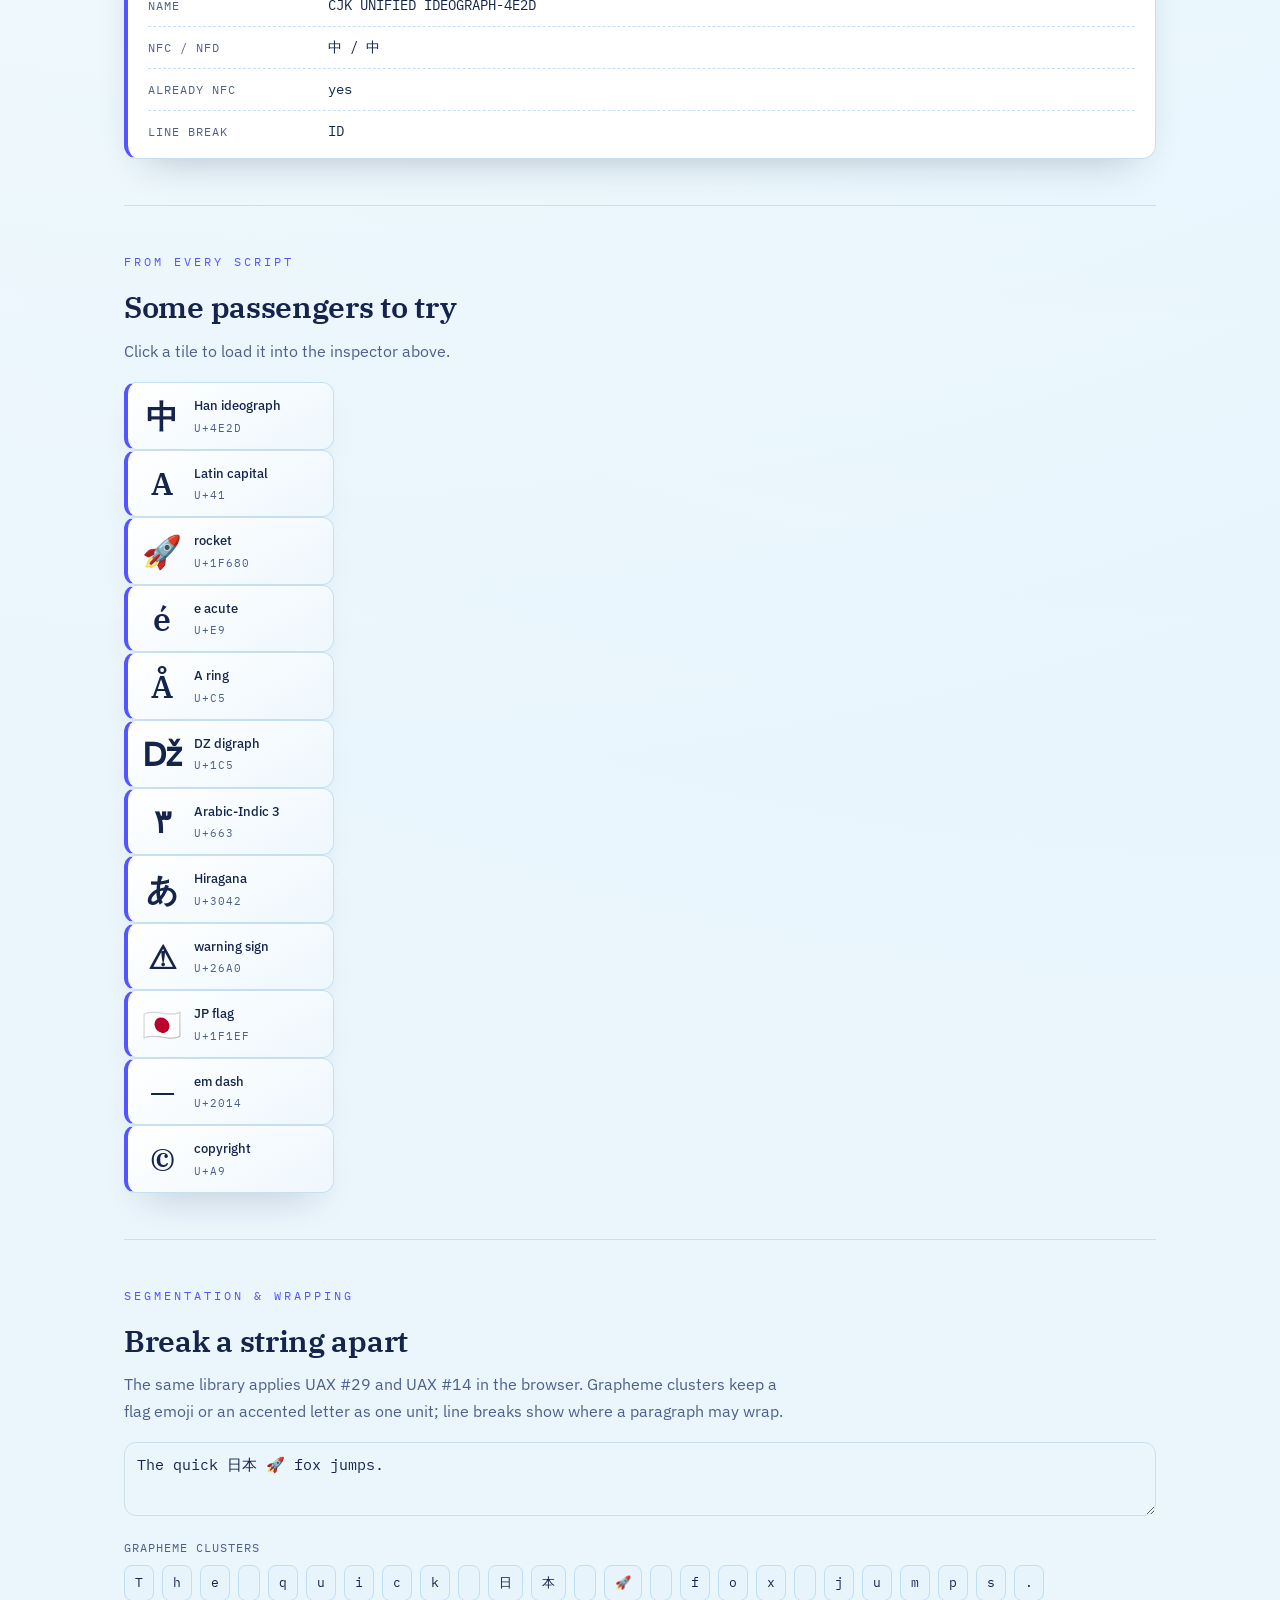
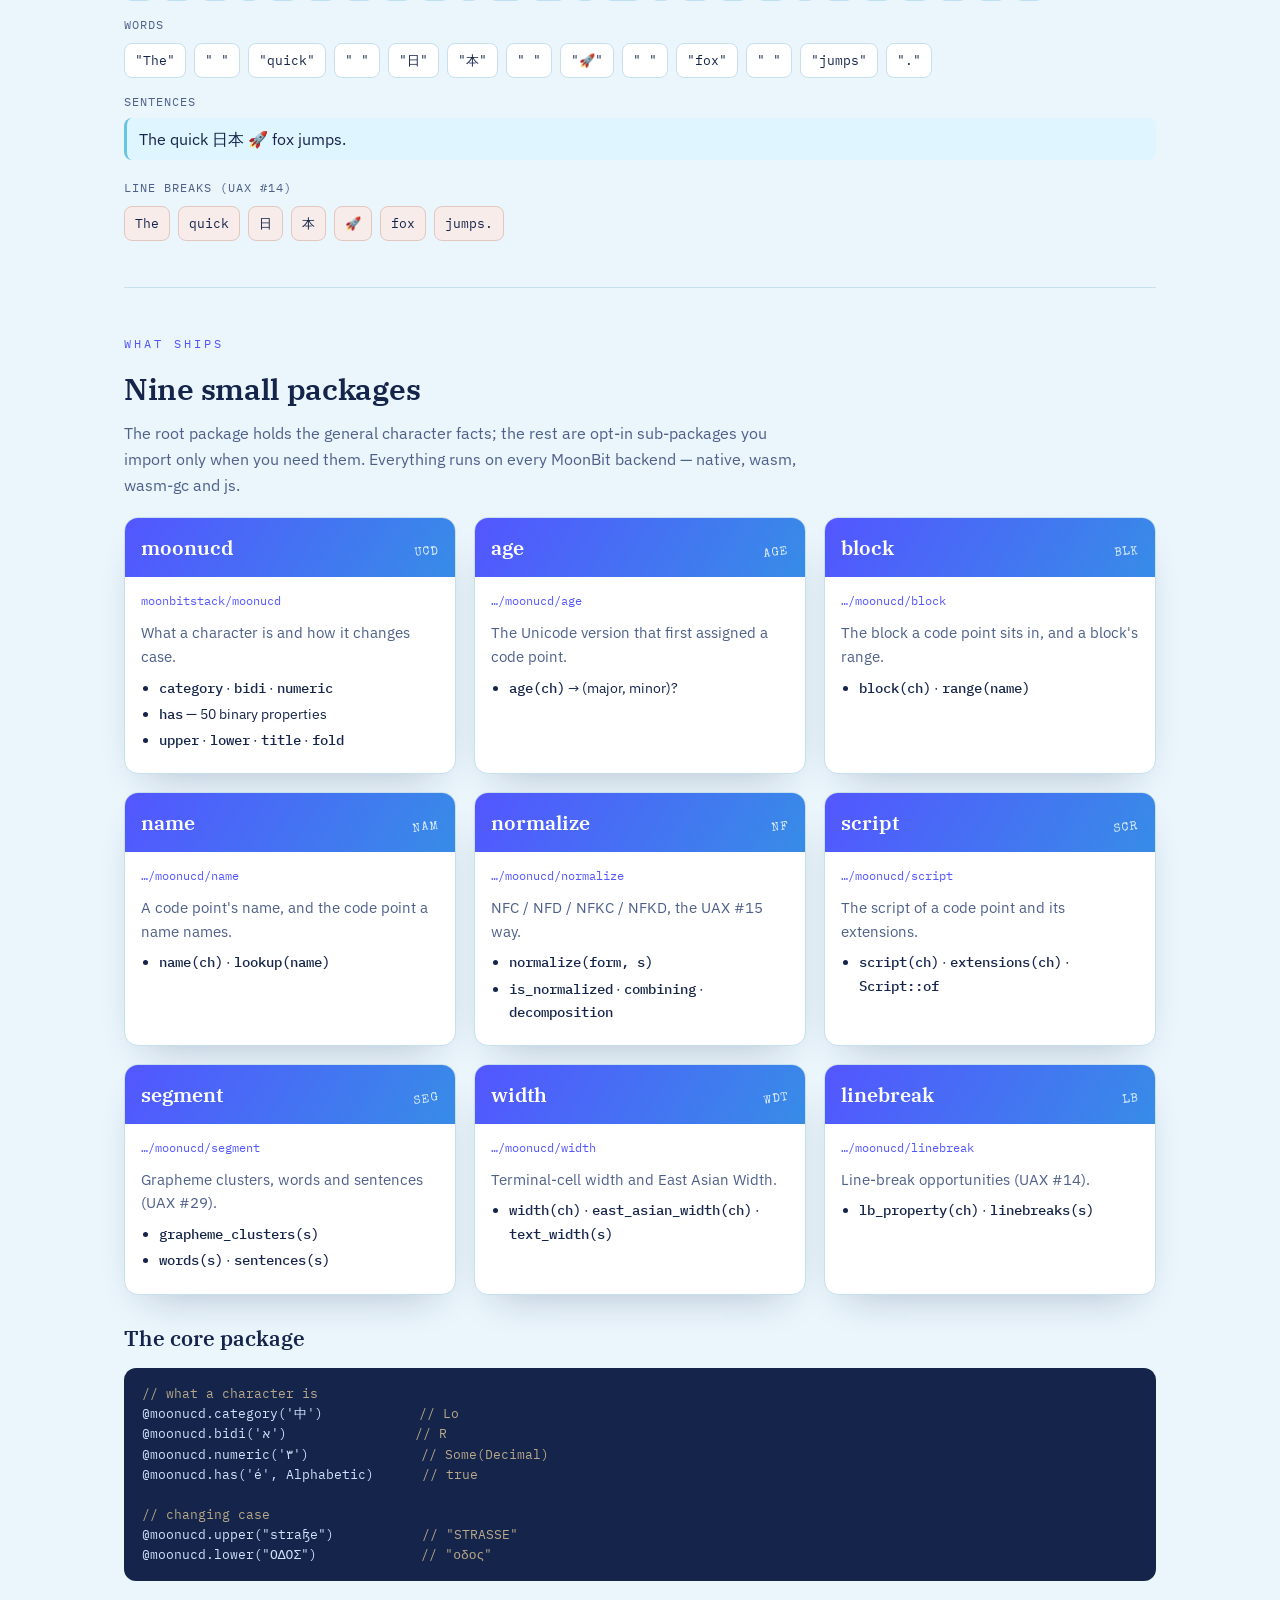
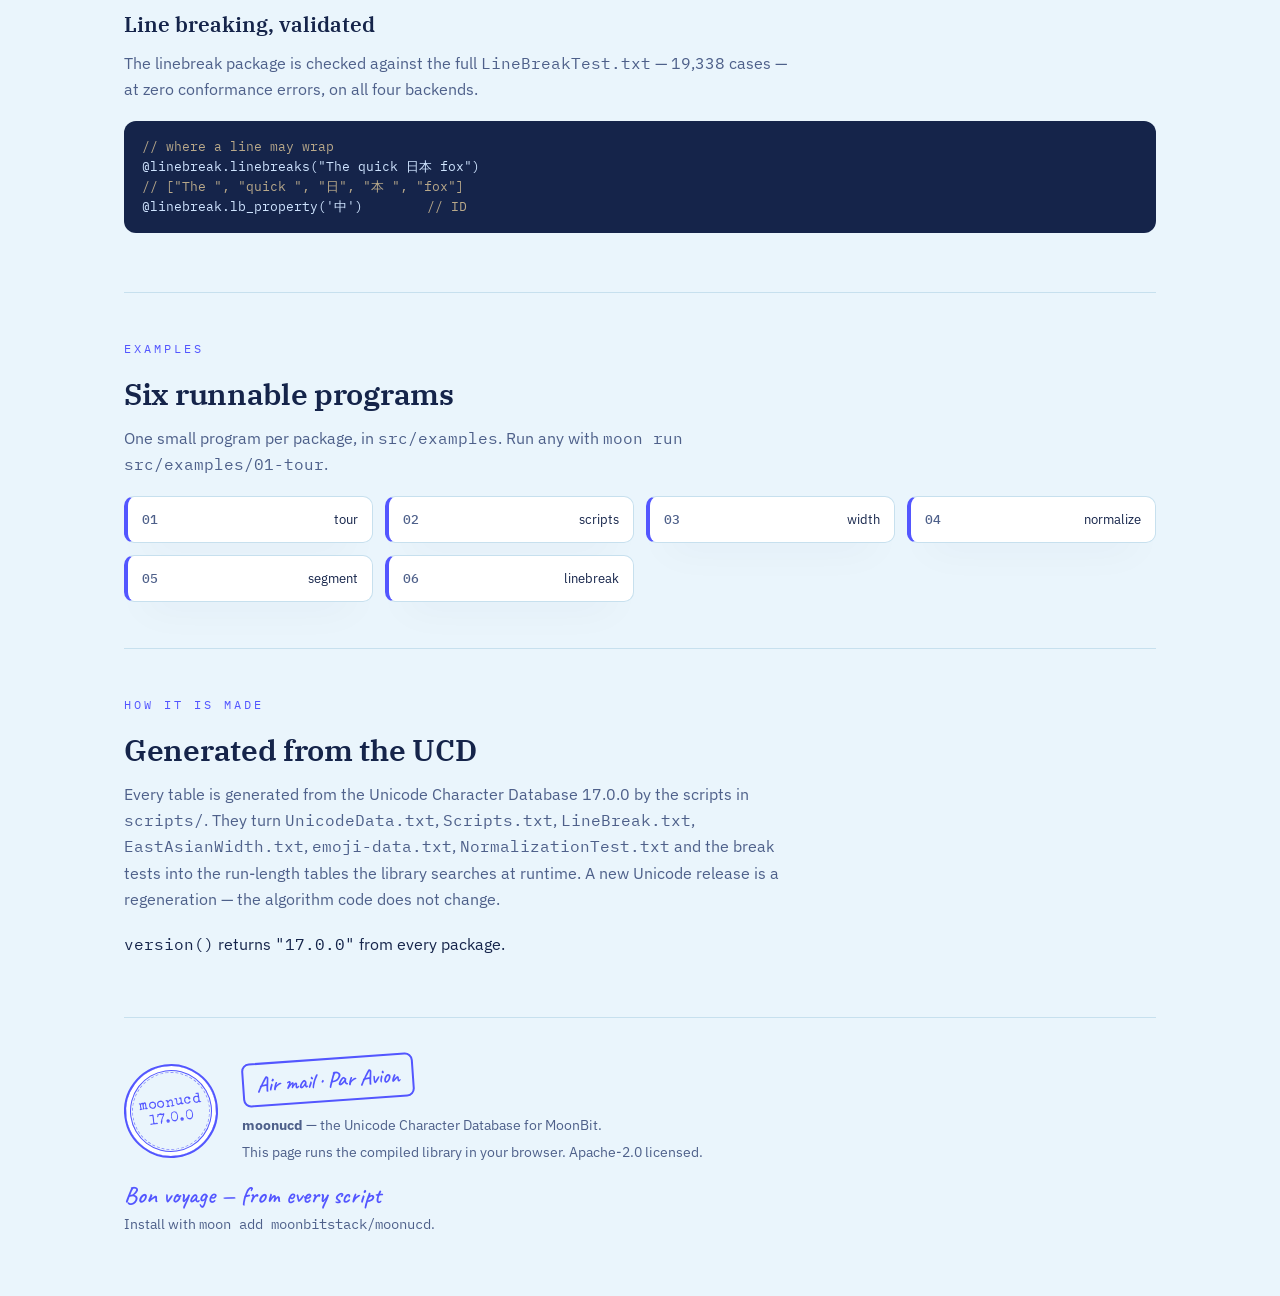
==== commit 54298e99: "style(gh-pages): blue palette, international-ticket system, characterful stamp type - Recolor the si" ====
--- a/gh-pages/index.html
+++ b/gh-pages/index.html
@@ -7,19 +7,24 @@
 <meta name="description" content="Query the Unicode Character Database from MoonBit: category, properties, case, normalization, scripts, segmentation, width and line breaking for every code point of Unicode 17.0.0.">
 <link rel="preconnect" href="https://fonts.googleapis.com">
 <link rel="preconnect" href="https://fonts.gstatic.com" crossorigin>
-<link href="https://fonts.googleapis.com/css2?family=Playfair+Display:ital,wght@0,500;0,700;0,900;1,500&family=Spectral:ital,wght@0,400;0,500;1,400&family=JetBrains+Mono:wght@400;500&display=swap" rel="stylesheet">
+<link href="https://fonts.googleapis.com/css2?family=Caveat:wght@500;600&family=IBM+Plex+Mono:wght@400;500&family=IBM+Plex+Sans:wght@400;500;600&family=IBM+Plex+Serif:ital,wght@0,400;0,500;0,600;0,700;1,400&family=Special+Elite&display=swap" rel="stylesheet">
 <style>
   :root{
-    --paper:#f4eee2;
-    --paper-2:#ece2d0;
-    --card:#fbf7ee;
-    --ink:#211e19;
-    --ink-soft:#5d564a;
-    --accent:#b23a2e;
-    --accent-deep:#8c2c22;
-    --teal:#2c5f57;
-    --line:#d9cdb6;
-    --shadow:0 18px 40px -22px rgba(33,30,25,.55);
+    --paper:#eaf5fc;
+    --paper-2:#dff5ff;
+    --card:#ffffff;
+    --ink:#15244a;
+    --ink-soft:#4e608a;
+    --accent:#5356ff;
+    --accent-deep:#378ce7;
+    --teal:#67c6e3;
+    --line:#c7e0ee;
+    --shadow:0 18px 40px -22px rgba(21,36,74,.32);
+    --serif:"IBM Plex Serif",Georgia,"Times New Roman",serif;
+    --sans:"IBM Plex Sans",system-ui,-apple-system,"Segoe UI",Roboto,sans-serif;
+    --mono:"IBM Plex Mono",ui-monospace,"SFMono-Regular",Menlo,monospace;
+    --stamp:"Special Elite","Courier New",monospace;
+    --hand:"Caveat",cursive;
   }
   *{box-sizing:border-box}
   html{
@@ -38,21 +43,21 @@
   body{
     margin:0;
     background:
-      radial-gradient(circle at 20% -10%, #fff8ec 0%, rgba(255,248,236,0) 45%),
-      radial-gradient(circle at 100% 0%, #f0e6d2 0%, rgba(240,230,210,0) 40%),
+      radial-gradient(circle at 20% -10%, #ffffff 0%, rgba(255,255,255,0) 45%),
+      radial-gradient(circle at 100% 0%, #dff5ff 0%, rgba(223,245,255,0) 42%),
       var(--paper);
     color:var(--ink);
-    font-family:"Spectral", Georgia, "Times New Roman", serif;
-    line-height:1.6;
+    font-family:var(--sans);
+    line-height:1.65;
     -webkit-font-smoothing:antialiased;
   }
   a{color:var(--accent);text-decoration:none}
   a:hover{text-decoration:underline}
-  .mono{font-family:"JetBrains Mono", ui-monospace, "SFMono-Regular", Menlo, monospace}
+  .mono{font-family:var(--mono)}
 
   header.site{
     border-bottom:1px solid var(--line);
-    background:rgba(244,238,226,.82);
+    background:rgba(234,245,252,.85);
     backdrop-filter:blur(8px);
     position:sticky;top:0;z-index:30;
   }
@@ -60,9 +65,9 @@
     max-width:1080px;margin:0 auto;padding:14px 24px;
     display:flex;align-items:center;justify-content:space-between;gap:16px;
   }
-  .brand{font-family:"Playfair Display",serif;font-weight:900;font-size:24px;letter-spacing:.5px}
-  .brand small{font-family:"Spectral",serif;font-weight:400;font-size:13px;color:var(--ink-soft);margin-left:8px;letter-spacing:0}
-  nav.top{display:flex;gap:18px;font-family:"JetBrains Mono",monospace;font-size:13px;flex-wrap:wrap}
+  .brand{font-family:var(--serif);font-weight:600;font-size:24px;letter-spacing:.3px}
+  .brand small{font-family:var(--sans);font-weight:400;font-size:13px;color:var(--ink-soft);margin-left:8px;letter-spacing:0}
+  nav.top{display:flex;gap:18px;font-family:var(--mono);font-size:13px;flex-wrap:wrap}
   nav.top a{color:var(--ink-soft)}
   nav.top a:hover{color:var(--accent)}
 
@@ -70,18 +75,18 @@
 
   .hero{padding:54px 0 26px}
   .eyebrow{
-    font-family:"JetBrains Mono",monospace;font-size:12px;letter-spacing:3px;
+    font-family:var(--mono);font-size:12px;letter-spacing:3px;
     text-transform:uppercase;color:var(--accent);margin:0 0 10px;
   }
   h1{
-    font-family:"Playfair Display",serif;font-weight:900;
-    font-size:clamp(38px,6vw,68px);line-height:1.02;margin:.1em 0 .25em;
-  }
-  .lede{font-size:20px;max-width:60ch;color:var(--ink-soft);margin:0 0 22px}
-  .lede code{font-family:"JetBrains Mono",monospace;font-size:.85em;background:var(--paper-2);padding:1px 6px;border-radius:5px}
+    font-family:var(--serif);font-weight:700;
+    font-size:clamp(38px,6vw,66px);line-height:1.04;margin:.1em 0 .25em;letter-spacing:-.5px;
+  }
+  .lede{font-size:19px;max-width:62ch;color:var(--ink-soft);margin:0 0 22px}
+  .lede code{font-family:var(--mono);font-size:.85em;background:var(--paper-2);padding:1px 6px;border-radius:5px}
   .cta{display:flex;gap:12px;flex-wrap:wrap}
   .btn{
-    font-family:"JetBrains Mono",monospace;font-size:13px;letter-spacing:.5px;
+    font-family:var(--mono);font-size:13px;letter-spacing:.5px;
     padding:11px 18px;border-radius:9px;border:1px solid var(--ink);
     background:var(--ink);color:var(--paper);cursor:pointer;
   }
@@ -89,12 +94,12 @@
   .btn:hover{text-decoration:none;opacity:.9}
 
   section{padding:46px 0;border-top:1px solid var(--line)}
-  h2{font-family:"Playfair Display",serif;font-weight:700;font-size:30px;margin:0 0 6px}
-  h3{font-family:"Playfair Display",serif;font-weight:700;font-size:21px;margin:26px 0 8px}
+  h2{font-family:var(--serif);font-weight:600;font-size:30px;margin:0 0 6px;letter-spacing:-.3px}
+  h3{font-family:var(--serif);font-weight:600;font-size:21px;margin:26px 0 8px}
   .sec-intro{color:var(--ink-soft);max-width:68ch;margin:0 0 18px}
   p{margin:0 0 14px}
 
-  /* ---- Transit ticket ---- */
+  /* ---- Transit ticket (hero inspector) ---- */
   .ticket{
     margin:22px 0;
     display:grid;grid-template-columns:200px 1fr;
@@ -107,17 +112,17 @@
   }
   .ticket .stub{
     background:linear-gradient(160deg,var(--accent),var(--accent-deep));
-    color:#fbe9e4;
+    color:#eaf6ff;
     display:flex;flex-direction:column;align-items:center;justify-content:center;
     padding:22px 12px;position:relative;
   }
   .ticket .glyph{
-    font-family:"Playfair Display",serif;font-weight:900;
-    font-size:96px;line-height:1;margin-bottom:8px;
+    font-family:var(--serif);font-weight:600;
+    font-size:88px;line-height:1;margin-bottom:8px;
     text-shadow:0 2px 0 rgba(0,0,0,.15);
   }
-  .ticket .stub .cp{font-family:"JetBrains Mono",monospace;font-size:14px;letter-spacing:1px}
-  .ticket .stub .kind{margin-top:10px;font-size:11px;letter-spacing:2px;text-transform:uppercase;opacity:.85}
+  .ticket .stub .cp{font-family:var(--mono);font-size:14px;letter-spacing:1px}
+  .ticket .stub .kind{margin-top:10px;font-family:var(--stamp);font-size:11px;letter-spacing:1px;text-transform:uppercase;opacity:.85}
   /* perforation between stub and body */
   .ticket .perf{
     position:absolute;left:200px;top:0;bottom:0;width:0;
@@ -131,124 +136,160 @@
   .ticket .perf::before{top:-9px}
   .ticket .perf::after{bottom:-9px}
   .ticket .body{padding:20px 24px 16px}
+  .ticket .tk-head{
+    font-family:var(--stamp);font-size:11px;letter-spacing:1px;
+    text-transform:uppercase;color:var(--ink-soft);
+    border-bottom:1px dashed var(--line);padding-bottom:8px;margin-bottom:8px;
+    display:flex;justify-content:space-between;gap:12px;
+  }
   .ticket .row{
-    display:grid;grid-template-columns:130px 1fr;gap:8px;
+    display:grid;grid-template-columns:120px 1fr;gap:8px;
     padding:7px 0;border-bottom:1px dotted var(--line);align-items:baseline;
   }
   .ticket .row:last-child{border-bottom:0}
   .ticket .row .k{
-    font-family:"JetBrains Mono",monospace;font-size:11px;letter-spacing:1.5px;
+    font-family:var(--mono);font-size:11px;letter-spacing:1.5px;
     text-transform:uppercase;color:var(--ink-soft);
   }
-  .ticket .row .v{font-size:17px}
-  .ticket .row .v small{color:var(--ink-soft);font-size:13px;font-style:italic}
+  .ticket .row .v{font-size:17px;font-family:var(--serif);font-weight:500}
+  .ticket .row .v small{color:var(--ink-soft);font-size:13px;font-style:italic;font-family:var(--sans)}
   .ticket .barcode{
     height:34px;margin-top:12px;border-radius:6px;
     background:repeating-linear-gradient(90deg,var(--ink) 0 2px,transparent 2px 4px,var(--ink) 4px 5px,transparent 5px 9px);
     opacity:.85;
   }
   .ticket .serial{
-    font-family:"JetBrains Mono",monospace;font-size:11px;color:var(--ink-soft);
+    font-family:var(--mono);font-size:11px;color:var(--ink-soft);
     margin-top:6px;letter-spacing:1px;
   }
 
   .inspector-controls{display:flex;gap:12px;align-items:center;flex-wrap:wrap;margin-bottom:6px}
-  .inspector-controls label{font-family:"JetBrains Mono",monospace;font-size:12px;letter-spacing:1px;text-transform:uppercase;color:var(--ink-soft)}
+  .inspector-controls label{font-family:var(--mono);font-size:12px;letter-spacing:1px;text-transform:uppercase;color:var(--ink-soft)}
   .char-input{
-    font-family:"Playfair Display",serif;font-size:30px;font-weight:700;
+    font-family:var(--serif);font-size:30px;font-weight:600;
     width:84px;text-align:center;padding:6px 8px;border-radius:10px;
     border:1px solid var(--line);background:var(--paper);color:var(--ink);
   }
   .char-input:focus{outline:2px solid var(--accent);outline-offset:2px}
   .hint{font-size:13px;color:var(--ink-soft)}
 
-  /* specimen grid (full detail) */
+  /* specimen sheet (full detail) */
   .specimen{
     margin-top:18px;background:var(--card);border:1px solid var(--line);
-    border-radius:14px;padding:6px 20px;box-shadow:var(--shadow);
+    border-left:4px solid var(--accent);border-radius:14px;padding:0 20px 6px;box-shadow:var(--shadow);
+  }
+  .specimen .spec-head{
+    display:flex;justify-content:space-between;align-items:center;gap:12px;
+    padding:12px 0;border-bottom:1px dashed var(--line);
+    font-family:var(--mono);font-size:11px;letter-spacing:2px;text-transform:uppercase;color:var(--accent);
   }
   .specimen .srow{
     display:grid;grid-template-columns:170px 1fr;gap:10px;padding:9px 0;
     border-bottom:1px dashed var(--line);align-items:baseline;
   }
   .specimen .srow:last-child{border-bottom:0}
-  .specimen .sk{font-family:"JetBrains Mono",monospace;font-size:12px;letter-spacing:1px;text-transform:uppercase;color:var(--ink-soft)}
-  .specimen .sv{font-family:"JetBrains Mono",monospace;font-size:14px;word-break:break-word}
+  .specimen .sk{font-family:var(--mono);font-size:12px;letter-spacing:1px;text-transform:uppercase;color:var(--ink-soft)}
+  .specimen .sv{font-family:var(--mono);font-size:14px;word-break:break-word}
   .badge{display:inline-block;padding:1px 8px;border-radius:20px;font-size:12px;border:1px solid var(--teal);color:var(--teal)}
   .badge.no{border-color:var(--line);color:var(--ink-soft)}
 
   /* string tools */
   .string-tools{display:grid;grid-template-columns:1fr;gap:16px}
   textarea.str{
-    width:100%;min-height:74px;resize:vertical;font-family:"JetBrains Mono",monospace;
+    width:100%;min-height:74px;resize:vertical;font-family:var(--mono);
     font-size:15px;padding:12px;border-radius:12px;border:1px solid var(--line);
     background:var(--paper);color:var(--ink);
   }
   textarea.str:focus{outline:2px solid var(--accent);outline-offset:2px}
   .chips{display:flex;flex-wrap:wrap;gap:8px;margin-top:8px}
   .chip{
-    font-family:"JetBrains Mono",monospace;font-size:13px;padding:6px 10px;
+    font-family:var(--mono);font-size:13px;padding:6px 10px;
     background:var(--card);border:1px solid var(--line);border-radius:8px;
   }
-  .chip.g{background:#eef3ef;border-color:#cdd9cf}
+  .chip.g{background:#e8f4fb;border-color:#bfe0f0}
   .chip.b{background:#f7ece9;border-color:#e2c7bf}
   .chip .lab{display:block;font-size:10px;letter-spacing:1px;text-transform:uppercase;color:var(--ink-soft);margin-bottom:2px}
-  .sent{font-family:"Spectral",serif;background:var(--paper-2);border-radius:8px;padding:8px 12px;margin-top:6px;border-left:3px solid var(--teal)}
-
-  /* gallery */
+  .sent{font-family:var(--sans);background:var(--paper-2);border-radius:8px;padding:8px 12px;margin-top:6px;border-left:3px solid var(--teal)}
+  .field-label{font-family:var(--mono);font-size:12px;letter-spacing:1px;text-transform:uppercase;color:var(--ink-soft)}
+
+  /* gallery — horizontal flex row of luggage-tag tiles */
   .gallery{display:flex;flex-wrap:wrap;gap:12px}
   .gal{
-    width:96px;height:96px;border-radius:14px;border:1px solid var(--line);
-    background:var(--card);display:flex;flex-direction:column;align-items:center;
-    justify-content:center;cursor:pointer;box-shadow:var(--shadow);transition:transform .12s ease;
-  }
-  .gal:hover{transform:translateY(-3px)}
-  .gal .g{font-family:"Playfair Display",serif;font-weight:900;font-size:42px;line-height:1}
-  .gal .n{font-family:"JetBrains Mono",monospace;font-size:10px;color:var(--ink-soft);margin-top:6px;letter-spacing:1px}
-
-  /* package cards */
-  .pkgs{display:grid;grid-template-columns:repeat(auto-fit,minmax(300px,1fr));gap:18px;margin-top:14px}
+    flex:1 1 150px;min-width:138px;max-width:210px;
+    display:flex;align-items:center;gap:12px;
+    padding:12px 14px;border-radius:12px;
+    background:linear-gradient(150deg,#ffffff,#eef7fd);
+    border:1px solid var(--line);border-left:4px solid var(--accent);
+    box-shadow:var(--shadow);cursor:pointer;
+    transition:transform .12s ease,border-color .12s ease;
+  }
+  .gal:hover{transform:translateY(-3px);border-left-color:var(--accent-deep)}
+  .gal .g{font-family:var(--serif);font-weight:600;font-size:32px;line-height:1;width:40px;text-align:center;flex:none}
+  .gal .meta{display:flex;flex-direction:column;gap:2px;min-width:0}
+  .gal .lab{font-family:var(--sans);font-size:13px;font-weight:500;color:var(--ink);overflow:hidden;text-overflow:ellipsis;white-space:nowrap}
+  .gal .n{font-family:var(--mono);font-size:11px;letter-spacing:1px;color:var(--ink-soft)}
+
+  /* package cards — each a boarding-pass with a coloured band */
+  .pkgs{display:grid;grid-template-columns:repeat(auto-fit,minmax(280px,1fr));gap:18px;margin-top:14px}
   .pkg{
-    background:var(--card);border:1px solid var(--line);border-radius:14px;
-    padding:18px 20px;box-shadow:var(--shadow);
-  }
-  .pkg h3{margin:0 0 4px;font-size:19px}
-  .pkg .route{font-family:"JetBrains Mono",monospace;font-size:12px;color:var(--accent);margin-bottom:8px}
-  .pkg code{font-family:"JetBrains Mono",monospace;font-size:12.5px;background:var(--paper-2);padding:1px 5px;border-radius:4px}
+    position:relative;background:var(--card);border:1px solid var(--line);
+    border-radius:14px;overflow:hidden;box-shadow:var(--shadow);
+    display:flex;flex-direction:column;
+  }
+  .pkg .band{
+    background:linear-gradient(120deg,var(--accent),var(--accent-deep));
+    color:#eaf6ff;padding:13px 16px;display:flex;align-items:baseline;justify-content:space-between;gap:10px;
+  }
+  .pkg .band h3{margin:0;font-family:var(--serif);font-weight:600;font-size:20px;color:#fff}
+  .pkg .band .tag{font-family:var(--stamp);font-size:12px;letter-spacing:1px;text-transform:uppercase;opacity:.92;flex:none;transform:rotate(-7deg);display:inline-block}
+  .pkg .body{padding:14px 16px 18px}
+  .pkg .route{font-family:var(--mono);font-size:12px;color:var(--accent);margin-bottom:10px;word-break:break-all}
+  .pkg p{margin:0 0 8px;font-size:14.5px;color:var(--ink-soft)}
   .pkg ul{margin:8px 0 0;padding-left:18px}
-  .pkg li{margin:3px 0;font-size:14.5px}
-  .pkg li b{font-family:"JetBrains Mono",monospace;font-weight:500}
+  .pkg li{margin:3px 0;font-size:14px;color:var(--ink)}
+  .pkg li b{font-family:var(--mono);font-weight:500;color:var(--ink)}
 
   table.api{width:100%;border-collapse:collapse;margin-top:10px;font-size:14.5px}
   table.api th,table.api td{text-align:left;padding:8px 10px;border-bottom:1px solid var(--line);vertical-align:top}
-  table.api th{font-family:"JetBrains Mono",monospace;font-size:12px;letter-spacing:1px;text-transform:uppercase;color:var(--ink-soft)}
-  table.api td code{font-family:"JetBrains Mono",monospace;font-size:13px;background:var(--paper-2);padding:1px 5px;border-radius:4px}
+  table.api th{font-family:var(--mono);font-size:12px;letter-spacing:1px;text-transform:uppercase;color:var(--ink-soft)}
+  table.api td code{font-family:var(--mono);font-size:13px;background:var(--paper-2);padding:1px 5px;border-radius:4px}
   pre{
-    font-family:"JetBrains Mono",monospace;font-size:13px;background:var(--ink);color:#f3ead7;
+    font-family:var(--mono);font-size:13px;background:var(--ink);color:#cfe4ff;
     padding:16px 18px;border-radius:12px;overflow:auto;line-height:1.55;
   }
   pre .c{color:#b9a98a}
   .example-list{display:grid;grid-template-columns:repeat(auto-fit,minmax(220px,1fr));gap:12px;margin-top:12px}
   .example-list a{
-    display:flex;align-items:baseline;gap:8px;padding:12px 14px;border:1px solid var(--line);
-    border-radius:10px;background:var(--card);color:var(--ink);font-family:"JetBrains Mono",monospace;font-size:13px;
-  }
-  .example-list a:hover{text-decoration:none;border-color:var(--accent)}
-  .example-list a span{color:var(--ink-soft);font-family:"Spectral",serif}
+    display:flex;align-items:center;gap:10px;padding:12px 14px;border:1px solid var(--line);
+    border-left:4px solid var(--accent);border-radius:10px;background:var(--card);color:var(--ink);
+    font-family:var(--mono);font-size:13px;box-shadow:var(--shadow);
+    transition:transform .12s ease,border-color .12s ease;
+  }
+  .example-list a:hover{text-decoration:none;transform:translateY(-2px);border-left-color:var(--accent-deep)}
+  .example-list a .num{color:var(--ink-soft);font-family:var(--mono);font-weight:500}
+  .example-list a .name{margin-left:auto;font-family:var(--sans);color:var(--ink)}
 
   footer{padding:40px 0 60px;border-top:1px solid var(--line);color:var(--ink-soft);font-size:14px}
   .postmark{
-    display:inline-block;border:2px solid var(--accent);color:var(--accent);
-    border-radius:50%;width:84px;height:84px;line-height:1.05;font-family:"Playfair Display",serif;
-    font-weight:700;font-size:12px;text-align:center;padding:14px 6px;transform:rotate(-9deg);
-    letter-spacing:1px;
-  }
-  .warn{background:#f7ece9;border:1px solid #e2c7bf;color:var(--accent-deep);padding:10px 14px;border-radius:10px;font-size:14px}
+    flex:none;display:flex;flex-direction:column;align-items:center;justify-content:center;
+    width:94px;height:94px;border-radius:50%;
+    border:2px solid var(--accent);color:var(--accent);
+    box-shadow:inset 0 0 0 4px var(--card),inset 0 0 0 5px var(--accent);
+    font-family:var(--stamp);font-weight:400;font-size:14px;line-height:1.15;
+    text-align:center;transform:rotate(-8deg);letter-spacing:.5px;position:relative;
+  }
+  .postmark::after{content:"";position:absolute;inset:6px;border-radius:50%;border:1px dashed var(--accent);opacity:.6}
+  .warn{background:#eaf4fb;border:1px solid #bcdcf0;color:var(--accent-deep);padding:10px 14px;border-radius:10px;font-size:14px}
   @media (max-width:640px){
     .ticket{grid-template-columns:1fr}
     .ticket .perf{display:none}
     .ticket .stub{flex-direction:row;gap:16px;padding:16px}
-    .ticket .glyph{font-size:64px;margin:0}
+    .ticket .glyph{font-size:56px;margin:0}
+  }
+  .airmail{
+    display:inline-block;border:2px solid var(--accent);color:var(--accent);
+    border-radius:8px;padding:2px 12px;font-family:var(--hand);
+    font-size:22px;font-weight:600;letter-spacing:0;transform:rotate(-4deg);margin-bottom:12px;
   }
 </style>
 </head>
@@ -270,13 +311,14 @@
 <main class="wrap">
 
   <section class="hero" id="top" style="border-top:0">
-    <p class="eyebrow">Unicode 17.0.0 · MoonBit</p>
-    <h1>The character,<br>inspected like a ticket.</h1>
+    <p class="eyebrow">Unicode 17.0.0 · the world's characters</p>
+    <h1>Every character,<br>a ticket to everywhere.</h1>
     <p class="lede">
-      <strong>moonucd</strong> is the Unicode Character Database for MoonBit. Type a character and this
-      page asks the compiled library what it is — its category, script, block, age, width and line-break
-      class — for every code point of Unicode 17.0.0. No server, no guesswork: the same tables that ship
-      in the package run right here in your browser.
+      <strong>moonucd</strong> is the Unicode Character Database for MoonBit — a passport office for
+      every code point of Unicode 17.0.0, from Hangul to Devanagari, emoji to the unassigned. Type a
+      character and this page asks the compiled library what it is: its category, script, block, age,
+      width and line-break class. No server, no guesswork: the very tables that ship in the package
+      run right here in your browser.
     </p>
     <div class="cta">
       <a class="btn" href="#tour">Try the inspector</a>
@@ -306,6 +348,7 @@
       </div>
       <div class="perf"></div>
       <div class="body">
+        <div class="tk-head"><span>Passenger ticket</span><span>International</span></div>
         <div class="row"><div class="k">Class</div><div class="v"><span id="tCat">Lo</span> <small id="tCatName">Letter, other</small></div></div>
         <div class="row"><div class="k">From</div><div class="v" id="tAge">Unicode 1.1</div></div>
         <div class="row"><div class="k">To</div><div class="v" id="tBlock">CJK Unified Ideographs</div></div>
@@ -317,6 +360,7 @@
     </div>
 
     <div class="specimen" id="specimen">
+      <div class="spec-head"><span>Full specimen</span><span class="mono">moonucd_inspect(cp)</span></div>
       <div class="srow"><div class="sk">Codepoint</div><div class="sv" id="sCp">U+4E2D</div></div>
       <div class="srow"><div class="sk">UTF-8</div><div class="sv" id="sU8">E4 B8 AD</div></div>
       <div class="srow"><div class="sk">UTF-16</div><div class="sv" id="sU16">4E2D</div></div>
@@ -332,7 +376,7 @@
   </section>
 
   <section id="gallery">
-    <p class="eyebrow">Quick picks</p>
+    <p class="eyebrow">From every script</p>
     <h2>Some passengers to try</h2>
     <p class="sec-intro">Click a tile to load it into the inspector above.</p>
     <div class="gallery" id="gallery"></div>
@@ -349,19 +393,19 @@
       <div>
         <textarea class="str" id="strIn" spellcheck="false">The quick 日本 🚀 fox jumps.</textarea>
         <div style="margin-top:14px">
-          <div class="sk" style="font-family:'JetBrains Mono',monospace;font-size:12px;letter-spacing:1px;text-transform:uppercase;color:var(--ink-soft)">Grapheme clusters</div>
+          <div class="field-label">Grapheme clusters</div>
           <div class="chips" id="grafChips"></div>
         </div>
         <div style="margin-top:14px">
-          <div class="sk" style="font-family:'JetBrains Mono',monospace;font-size:12px;letter-spacing:1px;text-transform:uppercase;color:var(--ink-soft)">Words</div>
+          <div class="field-label">Words</div>
           <div class="chips" id="wordChips"></div>
         </div>
         <div style="margin-top:14px">
-          <div class="sk" style="font-family:'JetBrains Mono',monospace;font-size:12px;letter-spacing:1px;text-transform:uppercase;color:var(--ink-soft)">Sentences</div>
+          <div class="field-label">Sentences</div>
           <div id="sentOut"></div>
         </div>
         <div style="margin-top:18px">
-          <div class="sk" style="font-family:'JetBrains Mono',monospace;font-size:12px;letter-spacing:1px;text-transform:uppercase;color:var(--ink-soft)">Line breaks (UAX #14)</div>
+          <div class="field-label">Line breaks (UAX #14)</div>
           <div class="chips" id="lbChips"></div>
         </div>
       </div>
@@ -377,68 +421,86 @@
     </p>
     <div class="pkgs">
       <div class="pkg">
-        <h3>moonucd</h3>
-        <div class="route">moonbitstack/moonucd</div>
-        <p>What a character is and how it changes case.</p>
-        <ul>
-          <li><b>category</b> · <b>bidi</b> · <b>numeric</b></li>
-          <li><b>has</b> — 50 binary properties</li>
-          <li><b>upper</b> · <b>lower</b> · <b>title</b> · <b>fold</b></li>
-        </ul>
-      </div>
-      <div class="pkg">
-        <h3>age</h3>
-        <div class="route">…/moonucd/age</div>
-        <p>The Unicode version that first assigned a code point.</p>
-        <ul><li><b>age(ch)</b> → (major, minor)?</li></ul>
-      </div>
-      <div class="pkg">
-        <h3>block</h3>
-        <div class="route">…/moonucd/block</div>
-        <p>The block a code point sits in, and a block's range.</p>
-        <ul><li><b>block(ch)</b> · <b>range(name)</b></li></ul>
-      </div>
-      <div class="pkg">
-        <h3>name</h3>
-        <div class="route">…/moonucd/name</div>
-        <p>A code point's name, and the code point a name names.</p>
-        <ul><li><b>name(ch)</b> · <b>lookup(name)</b></li></ul>
-      </div>
-      <div class="pkg">
-        <h3>normalize</h3>
-        <div class="route">…/moonucd/normalize</div>
-        <p>NFC / NFD / NFKC / NFKD, the UAX #15 way.</p>
-        <ul>
-          <li><b>normalize(form, s)</b></li>
-          <li><b>is_normalized</b> · <b>combining</b> · <b>decomposition</b></li>
-        </ul>
-      </div>
-      <div class="pkg">
-        <h3>script</h3>
-        <div class="route">…/moonucd/script</div>
-        <p>The script of a code point and its extensions.</p>
-        <ul><li><b>script(ch)</b> · <b>extensions(ch)</b> · <b>Script::of</b></li></ul>
-      </div>
-      <div class="pkg">
-        <h3>segment</h3>
-        <div class="route">…/moonucd/segment</div>
-        <p>Grapheme clusters, words and sentences (UAX #29).</p>
-        <ul>
-          <li><b>grapheme_clusters(s)</b></li>
-          <li><b>words(s)</b> · <b>sentences(s)</b></li>
-        </ul>
-      </div>
-      <div class="pkg">
-        <h3>width</h3>
-        <div class="route">…/moonucd/width</div>
-        <p>Terminal-cell width and East Asian Width.</p>
-        <ul><li><b>width(ch)</b> · <b>east_asian_width(ch)</b> · <b>text_width(s)</b></li></ul>
-      </div>
-      <div class="pkg">
-        <h3>linebreak</h3>
-        <div class="route">…/moonucd/linebreak</div>
-        <p>Line-break opportunities (UAX #14).</p>
-        <ul><li><b>lb_property(ch)</b> · <b>linebreaks(s)</b></li></ul>
+        <div class="band"><h3>moonucd</h3><span class="tag">UCD</span></div>
+        <div class="body">
+          <div class="route">moonbitstack/moonucd</div>
+          <p>What a character is and how it changes case.</p>
+          <ul>
+            <li><b>category</b> · <b>bidi</b> · <b>numeric</b></li>
+            <li><b>has</b> — 50 binary properties</li>
+            <li><b>upper</b> · <b>lower</b> · <b>title</b> · <b>fold</b></li>
+          </ul>
+        </div>
+      </div>
+      <div class="pkg">
+        <div class="band"><h3>age</h3><span class="tag">AGE</span></div>
+        <div class="body">
+          <div class="route">…/moonucd/age</div>
+          <p>The Unicode version that first assigned a code point.</p>
+          <ul><li><b>age(ch)</b> → (major, minor)?</li></ul>
+        </div>
+      </div>
+      <div class="pkg">
+        <div class="band"><h3>block</h3><span class="tag">BLK</span></div>
+        <div class="body">
+          <div class="route">…/moonucd/block</div>
+          <p>The block a code point sits in, and a block's range.</p>
+          <ul><li><b>block(ch)</b> · <b>range(name)</b></li></ul>
+        </div>
+      </div>
+      <div class="pkg">
+        <div class="band"><h3>name</h3><span class="tag">NAM</span></div>
+        <div class="body">
+          <div class="route">…/moonucd/name</div>
+          <p>A code point's name, and the code point a name names.</p>
+          <ul><li><b>name(ch)</b> · <b>lookup(name)</b></li></ul>
+        </div>
+      </div>
+      <div class="pkg">
+        <div class="band"><h3>normalize</h3><span class="tag">NF</span></div>
+        <div class="body">
+          <div class="route">…/moonucd/normalize</div>
+          <p>NFC / NFD / NFKC / NFKD, the UAX #15 way.</p>
+          <ul>
+            <li><b>normalize(form, s)</b></li>
+            <li><b>is_normalized</b> · <b>combining</b> · <b>decomposition</b></li>
+          </ul>
+        </div>
+      </div>
+      <div class="pkg">
+        <div class="band"><h3>script</h3><span class="tag">SCR</span></div>
+        <div class="body">
+          <div class="route">…/moonucd/script</div>
+          <p>The script of a code point and its extensions.</p>
+          <ul><li><b>script(ch)</b> · <b>extensions(ch)</b> · <b>Script::of</b></li></ul>
+        </div>
+      </div>
+      <div class="pkg">
+        <div class="band"><h3>segment</h3><span class="tag">SEG</span></div>
+        <div class="body">
+          <div class="route">…/moonucd/segment</div>
+          <p>Grapheme clusters, words and sentences (UAX #29).</p>
+          <ul>
+            <li><b>grapheme_clusters(s)</b></li>
+            <li><b>words(s)</b> · <b>sentences(s)</b></li>
+          </ul>
+        </div>
+      </div>
+      <div class="pkg">
+        <div class="band"><h3>width</h3><span class="tag">WDT</span></div>
+        <div class="body">
+          <div class="route">…/moonucd/width</div>
+          <p>Terminal-cell width and East Asian Width.</p>
+          <ul><li><b>width(ch)</b> · <b>east_asian_width(ch)</b> · <b>text_width(s)</b></li></ul>
+        </div>
+      </div>
+      <div class="pkg">
+        <div class="band"><h3>linebreak</h3><span class="tag">LB</span></div>
+        <div class="body">
+          <div class="route">…/moonucd/linebreak</div>
+          <p>Line-break opportunities (UAX #14).</p>
+          <ul><li><b>lb_property(ch)</b> · <b>linebreaks(s)</b></li></ul>
+        </div>
       </div>
     </div>
 
@@ -469,12 +531,12 @@
     <h2>Six runnable programs</h2>
     <p class="sec-intro">One small program per package, in <span class="mono">src/examples</span>. Run any with <span class="mono">moon run src/examples/01-tour</span>.</p>
     <div class="example-list">
-      <a href="#"><span>01</span> tour</a>
-      <a href="#"><span>02</span> scripts</a>
-      <a href="#"><span>03</span> width</a>
-      <a href="#"><span>04</span> normalize</a>
-      <a href="#"><span>05</span> segment</a>
-      <a href="#"><span>06</span> linebreak</a>
+      <a href="#"><span class="num">01</span><span class="name">tour</span></a>
+      <a href="#"><span class="num">02</span><span class="name">scripts</span></a>
+      <a href="#"><span class="num">03</span><span class="name">width</span></a>
+      <a href="#"><span class="num">04</span><span class="name">normalize</span></a>
+      <a href="#"><span class="num">05</span><span class="name">segment</span></a>
+      <a href="#"><span class="num">06</span><span class="name">linebreak</span></a>
     </div>
   </section>
 
@@ -484,7 +546,7 @@
     <p class="sec-intro">
       Every table is generated from the Unicode Character Database 17.0.0 by the scripts in
       <span class="mono">scripts/</span>. They turn <span class="mono">UnicodeData.txt</span>,
-      <span class="mono">Scripts.txt</span>, <span class="monucd">LineBreak.txt</span>,
+      <span class="mono">Scripts.txt</span>, <span class="mono">LineBreak.txt</span>,
       <span class="mono">EastAsianWidth.txt</span>, <span class="mono">emoji-data.txt</span>,
       <span class="mono">NormalizationTest.txt</span> and the break tests into the run-length tables the
       library searches at runtime. A new Unicode release is a regeneration — the algorithm code does not change.
@@ -496,10 +558,12 @@
     <div style="display:flex;gap:24px;align-items:center;flex-wrap:wrap;margin-bottom:18px">
       <div class="postmark">moonucd<br>17.0.0</div>
       <div>
+        <div class="airmail">Air mail · Par Avion</div>
         <p style="margin:0"><strong>moonucd</strong> — the Unicode Character Database for MoonBit.</p>
         <p style="margin:4px 0 0">This page runs the compiled library in your browser. Apache-2.0 licensed.</p>
       </div>
     </div>
+    <p style="margin:0 0 6px;font-family:var(--hand);font-size:24px;line-height:1;color:var(--accent);font-weight:600">Bon voyage — from every script</p>
     <p style="margin:0">Install with <span class="mono">moon add moonbitstack/moonucd</span>.</p>
   </footer>
 
@@ -558,16 +622,20 @@
 
   charIn.addEventListener("input", renderChar);
 
-  // gallery
+  // gallery — each tile is a small luggage tag
   var picks = [
-    ["中","中"],["A","A"],["🚀","🚀"],["é","é"],["Å","Å"],["ǅ","ǅ"],
-    ["٣","٣"],["あ","あ"],["⚠","⚠"],["🇯🇵","🇯🇵"],["—","—"],["©","©"]
+    ["中","Han ideograph"],["A","Latin capital"],["🚀","rocket"],["é","e acute"],
+    ["Å","A ring"],["ǅ","DZ digraph"],["٣","Arabic-Indic 3"],["あ","Hiragana"],
+    ["⚠","warning sign"],["🇯🇵","JP flag"],["—","em dash"],["©","copyright"]
   ];
   var gal = document.getElementById("gallery");
   picks.forEach(function(p){
+    var cp = p[0].codePointAt(0).toString(16).toUpperCase();
     var a = document.createElement("div");
     a.className = "gal";
-    a.innerHTML = '<div class="g">'+esc(p[0])+'</div><div class="n">'+esc(p[1])+'</div>';
+    a.innerHTML = '<div class="g">'+esc(p[0])+'</div>' +
+                 '<div class="meta"><div class="lab">'+esc(p[1])+'</div>' +
+                 '<div class="n">U+'+cp+'</div></div>';
     a.addEventListener("click", function(){
       charIn.value = p[0]; renderChar();
       document.getElementById("tour").scrollIntoView({behavior:"smooth"});
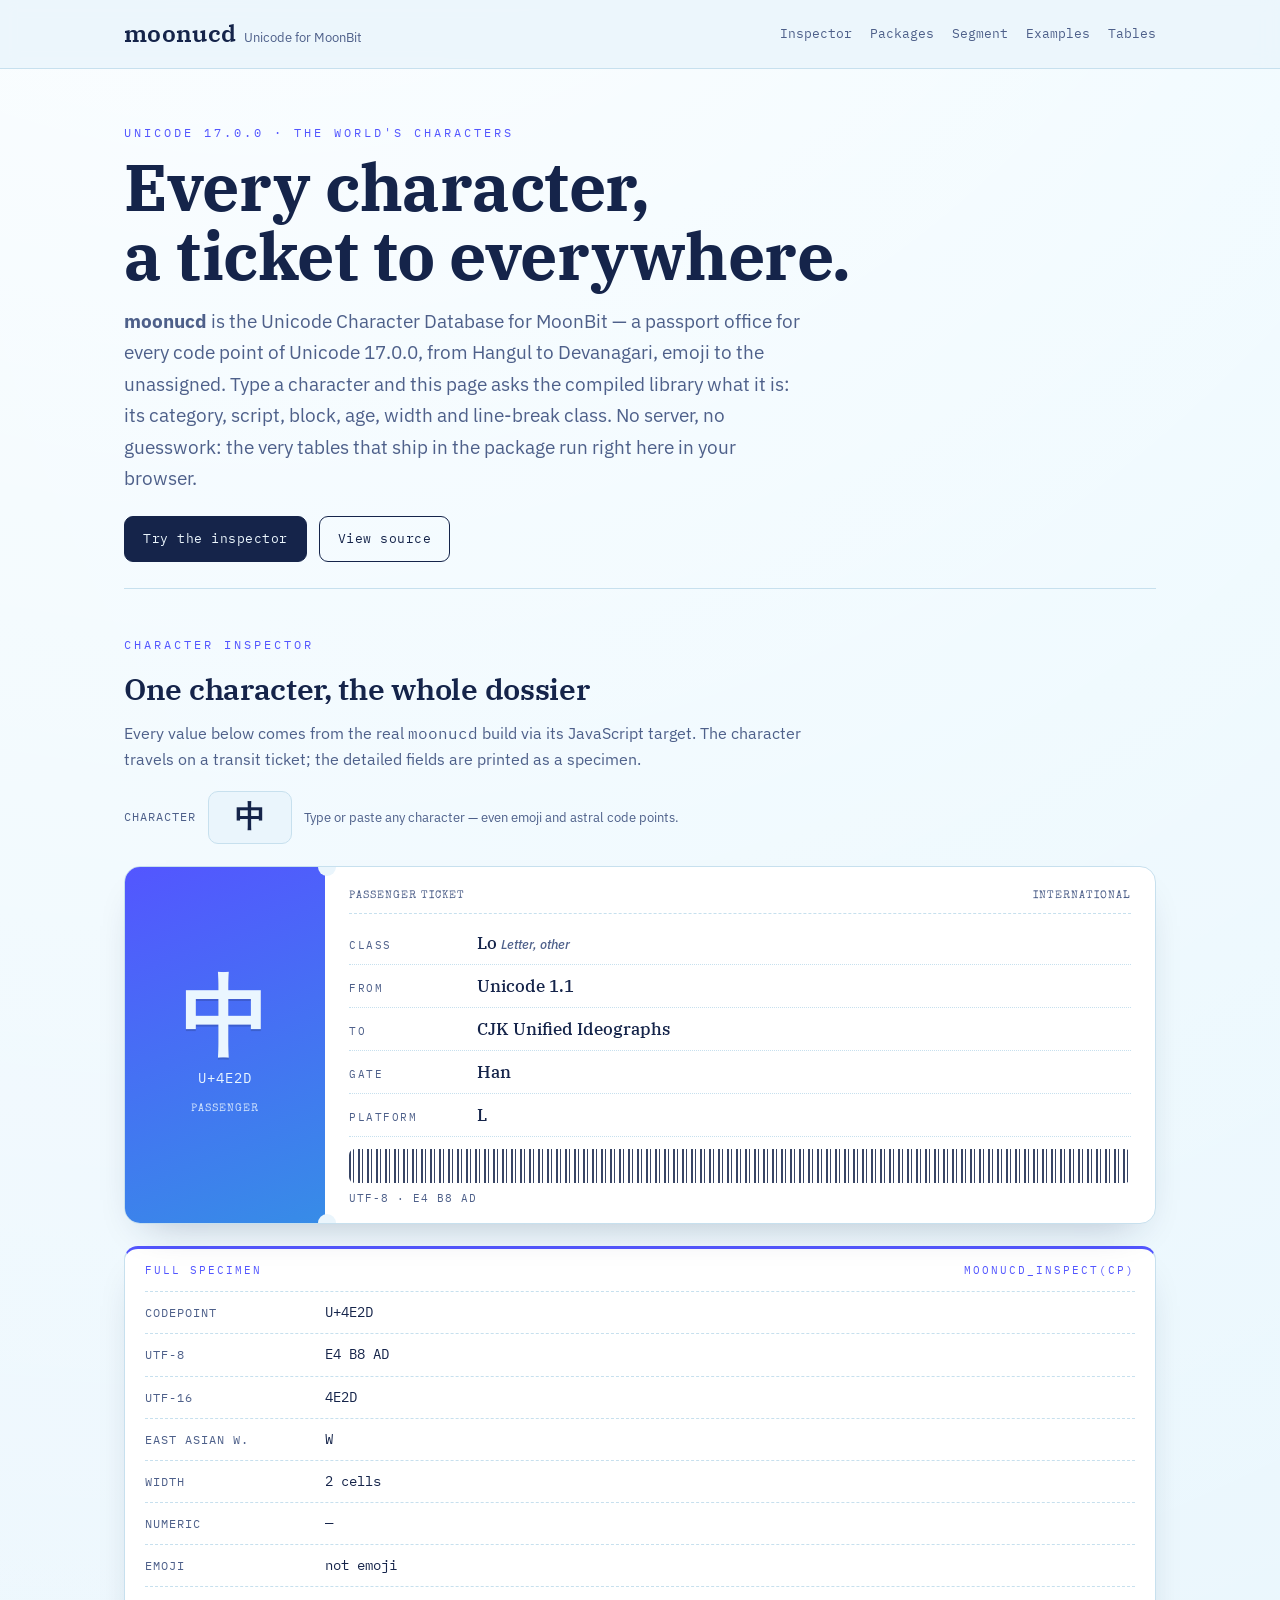
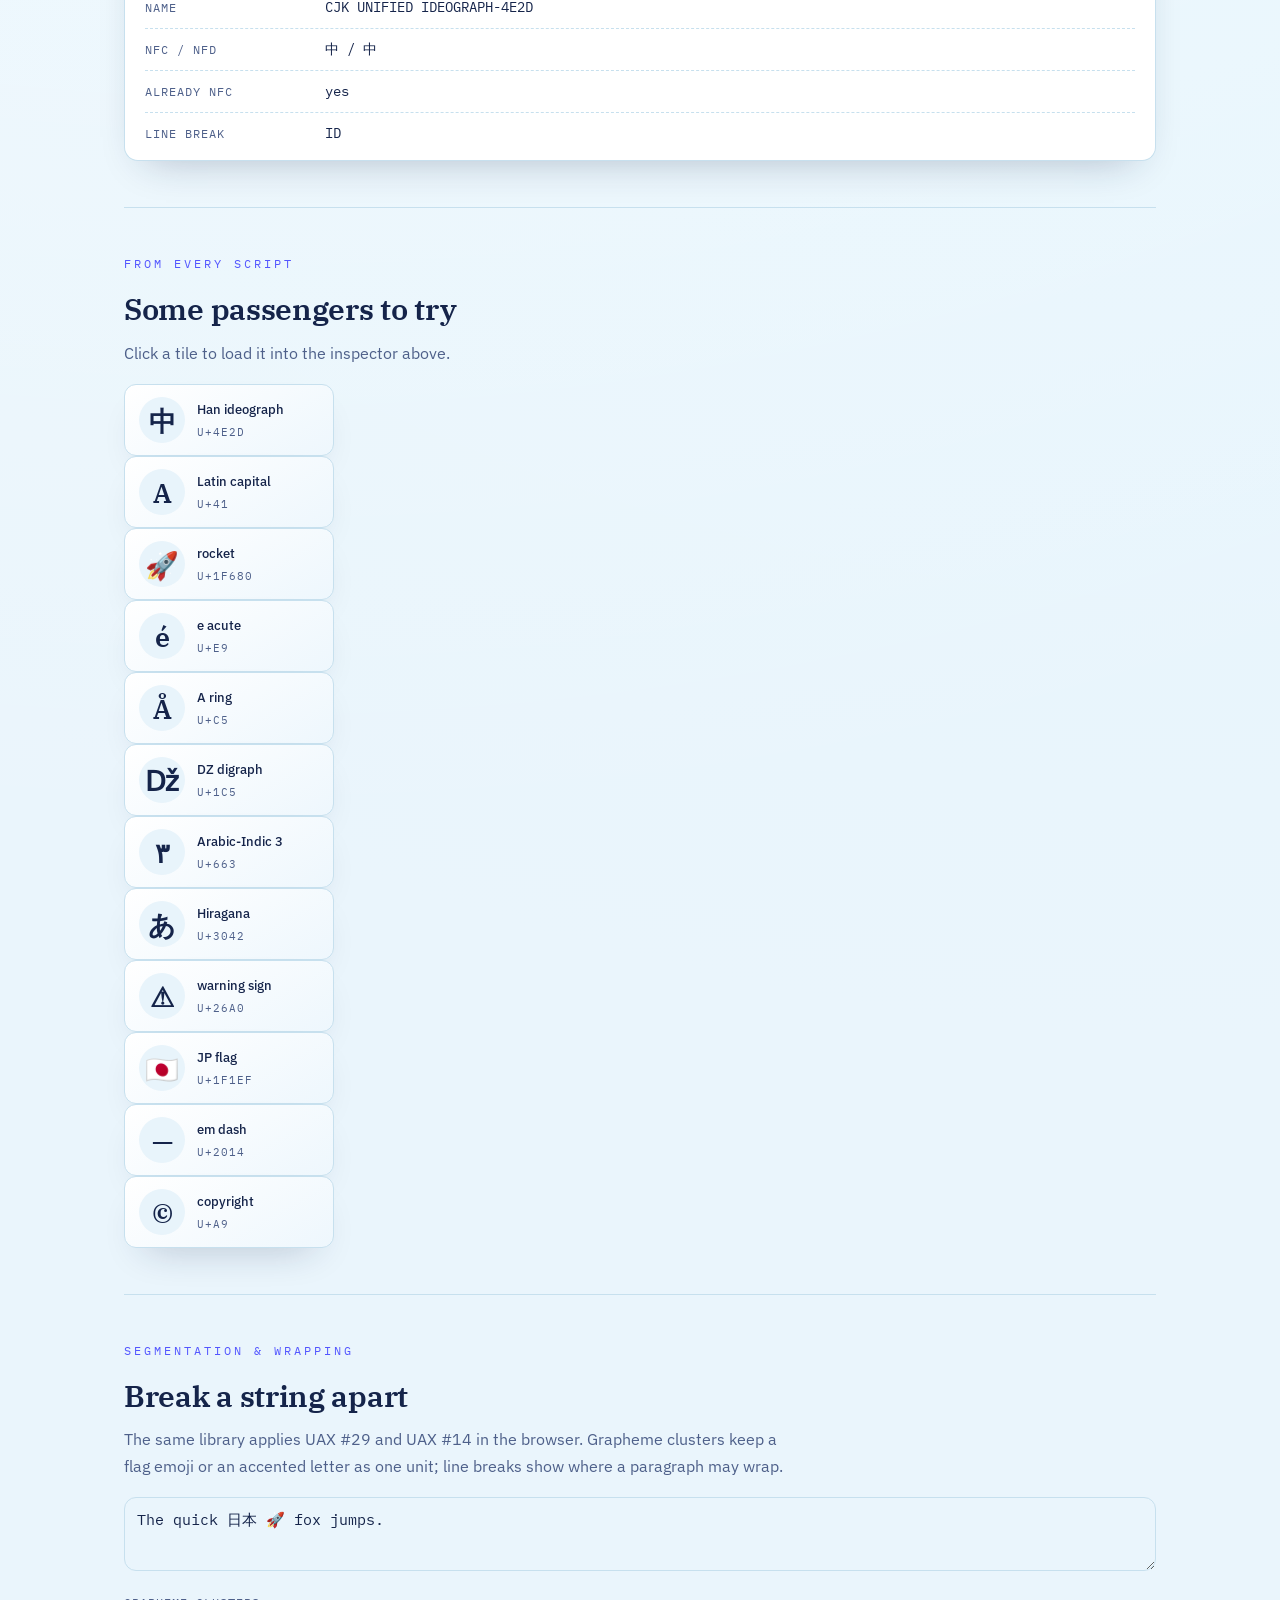
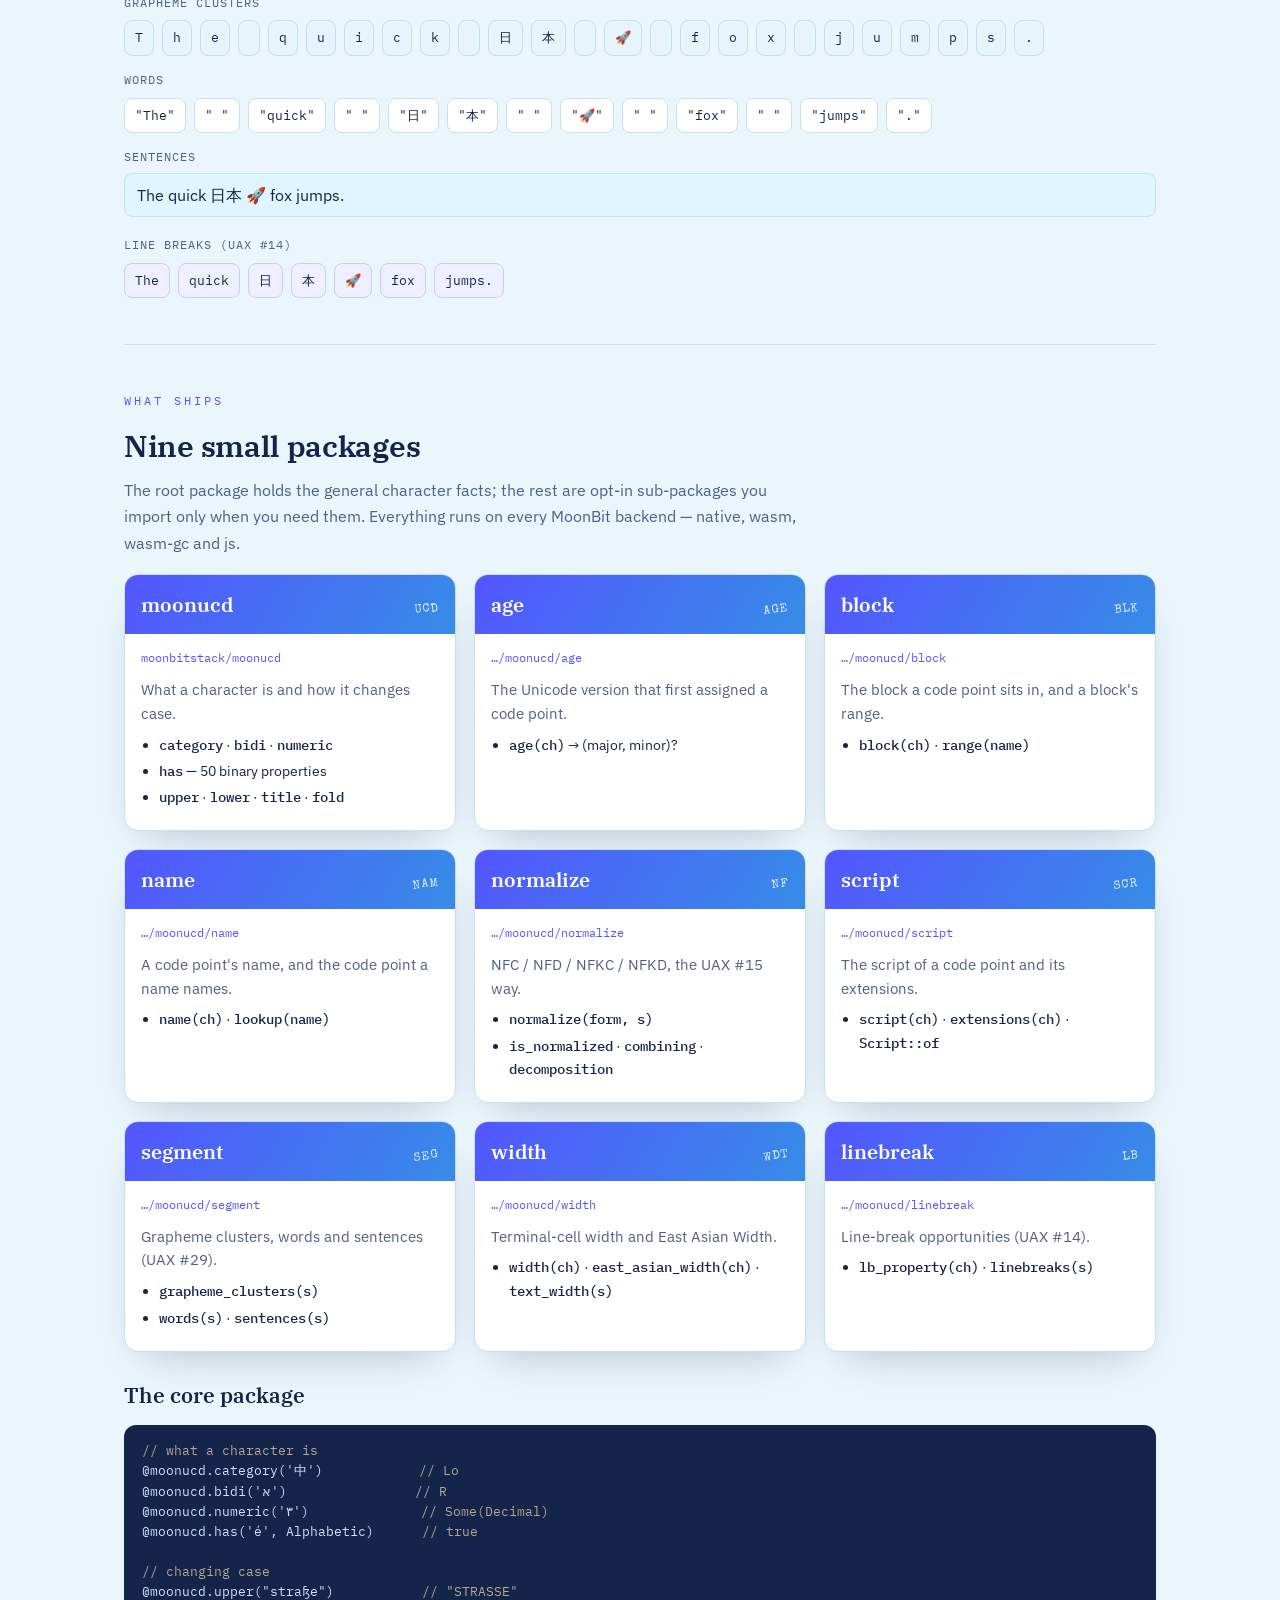
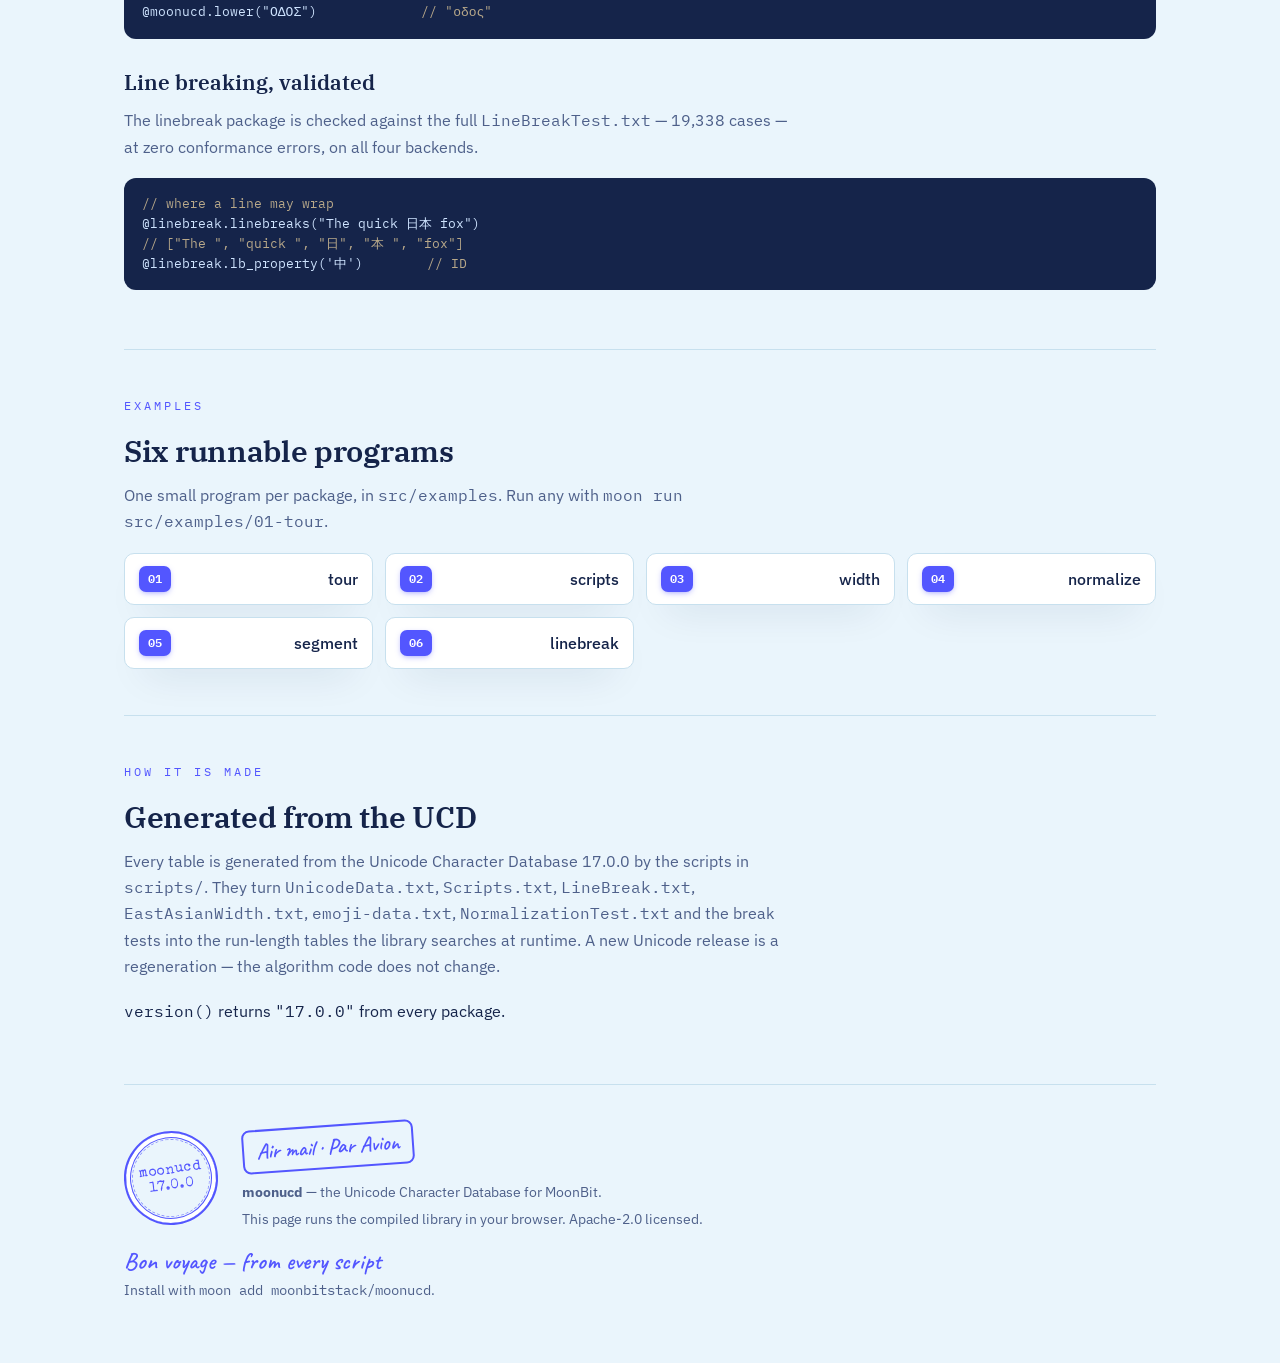
==== commit c2922aa9: "style(gh-pages): remove heavy colour bars in favour of ticket motifs The saturated 4px vertical acce" ====
--- a/gh-pages/index.html
+++ b/gh-pages/index.html
@@ -176,7 +176,7 @@
   /* specimen sheet (full detail) */
   .specimen{
     margin-top:18px;background:var(--card);border:1px solid var(--line);
-    border-left:4px solid var(--accent);border-radius:14px;padding:0 20px 6px;box-shadow:var(--shadow);
+    border-top:3px solid var(--accent);border-radius:14px;padding:0 20px 6px;box-shadow:var(--shadow);
   }
   .specimen .spec-head{
     display:flex;justify-content:space-between;align-items:center;gap:12px;
@@ -207,9 +207,9 @@
     background:var(--card);border:1px solid var(--line);border-radius:8px;
   }
   .chip.g{background:#e8f4fb;border-color:#bfe0f0}
-  .chip.b{background:#f7ece9;border-color:#e2c7bf}
+  .chip.b{background:#eef0ff;border-color:#c9ccff}
   .chip .lab{display:block;font-size:10px;letter-spacing:1px;text-transform:uppercase;color:var(--ink-soft);margin-bottom:2px}
-  .sent{font-family:var(--sans);background:var(--paper-2);border-radius:8px;padding:8px 12px;margin-top:6px;border-left:3px solid var(--teal)}
+  .sent{font-family:var(--sans);background:var(--paper-2);border:1px solid var(--line);border-radius:8px;padding:8px 12px;margin-top:6px}
   .field-label{font-family:var(--mono);font-size:12px;letter-spacing:1px;text-transform:uppercase;color:var(--ink-soft)}
 
   /* gallery — horizontal flex row of luggage-tag tiles */
@@ -219,12 +219,16 @@
     display:flex;align-items:center;gap:12px;
     padding:12px 14px;border-radius:12px;
     background:linear-gradient(150deg,#ffffff,#eef7fd);
-    border:1px solid var(--line);border-left:4px solid var(--accent);
+    border:1px solid var(--line);
     box-shadow:var(--shadow);cursor:pointer;
-    transition:transform .12s ease,border-color .12s ease;
-  }
-  .gal:hover{transform:translateY(-3px);border-left-color:var(--accent-deep)}
-  .gal .g{font-family:var(--serif);font-weight:600;font-size:32px;line-height:1;width:40px;text-align:center;flex:none}
+    transition:transform .12s ease,border-color .12s ease,box-shadow .12s ease;
+  }
+  .gal:hover{transform:translateY(-3px);border-color:var(--accent);box-shadow:0 18px 34px -20px rgba(83,86,255,.5)}
+  .gal .g{
+    font-family:var(--serif);font-weight:600;font-size:27px;line-height:1;flex:none;
+    width:46px;height:46px;border-radius:50%;display:flex;align-items:center;justify-content:center;
+    background:#e8f4fb;color:var(--ink);
+  }
   .gal .meta{display:flex;flex-direction:column;gap:2px;min-width:0}
   .gal .lab{font-family:var(--sans);font-size:13px;font-weight:500;color:var(--ink);overflow:hidden;text-overflow:ellipsis;white-space:nowrap}
   .gal .n{font-family:var(--mono);font-size:11px;letter-spacing:1px;color:var(--ink-soft)}
@@ -260,14 +264,22 @@
   pre .c{color:#b9a98a}
   .example-list{display:grid;grid-template-columns:repeat(auto-fit,minmax(220px,1fr));gap:12px;margin-top:12px}
   .example-list a{
-    display:flex;align-items:center;gap:10px;padding:12px 14px;border:1px solid var(--line);
-    border-left:4px solid var(--accent);border-radius:10px;background:var(--card);color:var(--ink);
-    font-family:var(--mono);font-size:13px;box-shadow:var(--shadow);
-    transition:transform .12s ease,border-color .12s ease;
-  }
-  .example-list a:hover{text-decoration:none;transform:translateY(-2px);border-left-color:var(--accent-deep)}
-  .example-list a .num{color:var(--ink-soft);font-family:var(--mono);font-weight:500}
-  .example-list a .name{margin-left:auto;font-family:var(--sans);color:var(--ink)}
+    display:flex;align-items:center;gap:12px;padding:12px 14px;border:1px solid var(--line);
+    border-radius:10px;background:var(--card);color:var(--ink);
+    box-shadow:var(--shadow);
+    transition:transform .12s ease,border-color .12s ease,box-shadow .12s ease;
+  }
+  .example-list a:hover{
+    text-decoration:none;transform:translateY(-2px);border-color:var(--accent);
+    box-shadow:0 16px 32px -20px rgba(83,86,255,.5);
+  }
+  .example-list a .num{
+    flex:none;display:inline-flex;align-items:center;justify-content:center;
+    min-width:32px;height:26px;padding:0 8px;border-radius:7px;
+    background:var(--accent);color:#fff;font-family:var(--mono);font-weight:600;font-size:12px;
+    letter-spacing:.5px;box-shadow:0 2px 6px -2px rgba(83,86,255,.65);
+  }
+  .example-list a .name{margin-left:auto;font-family:var(--sans);font-weight:500;color:var(--ink)}
 
   footer{padding:40px 0 60px;border-top:1px solid var(--line);color:var(--ink-soft);font-size:14px}
   .postmark{
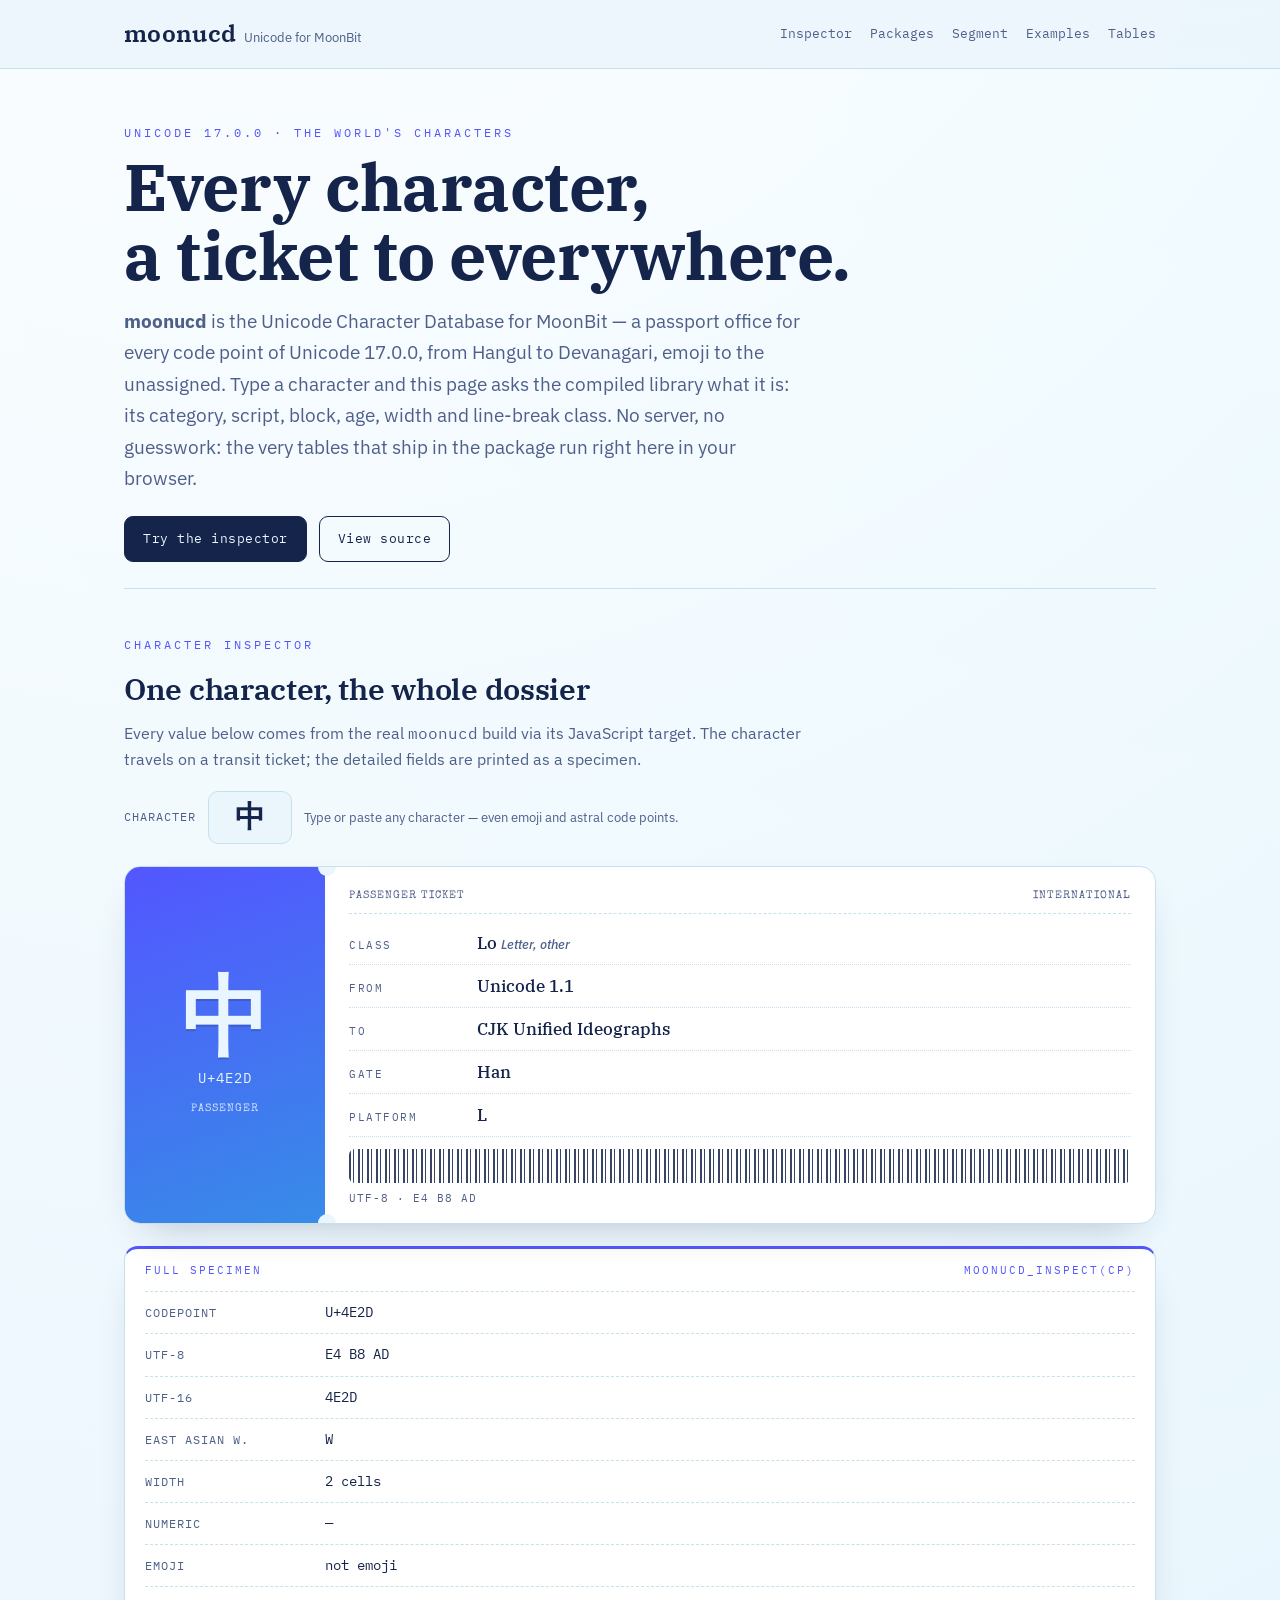
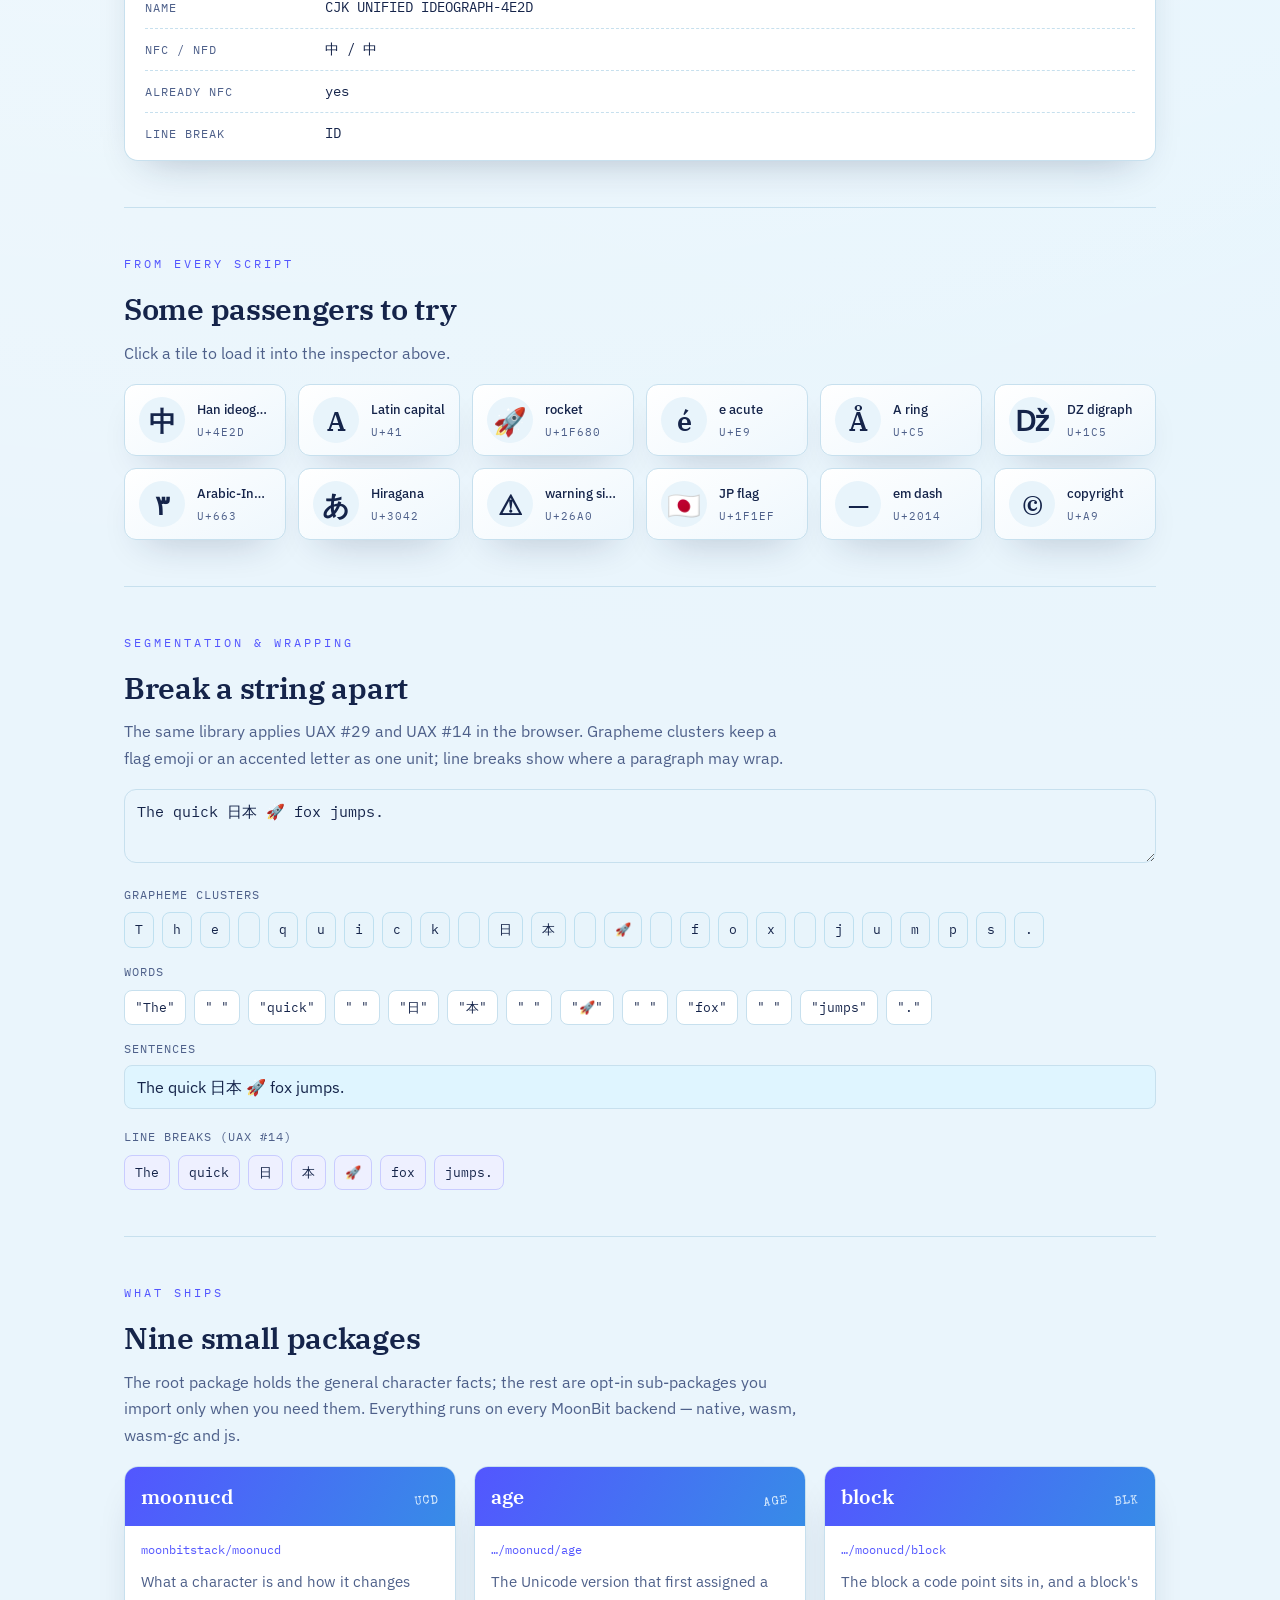
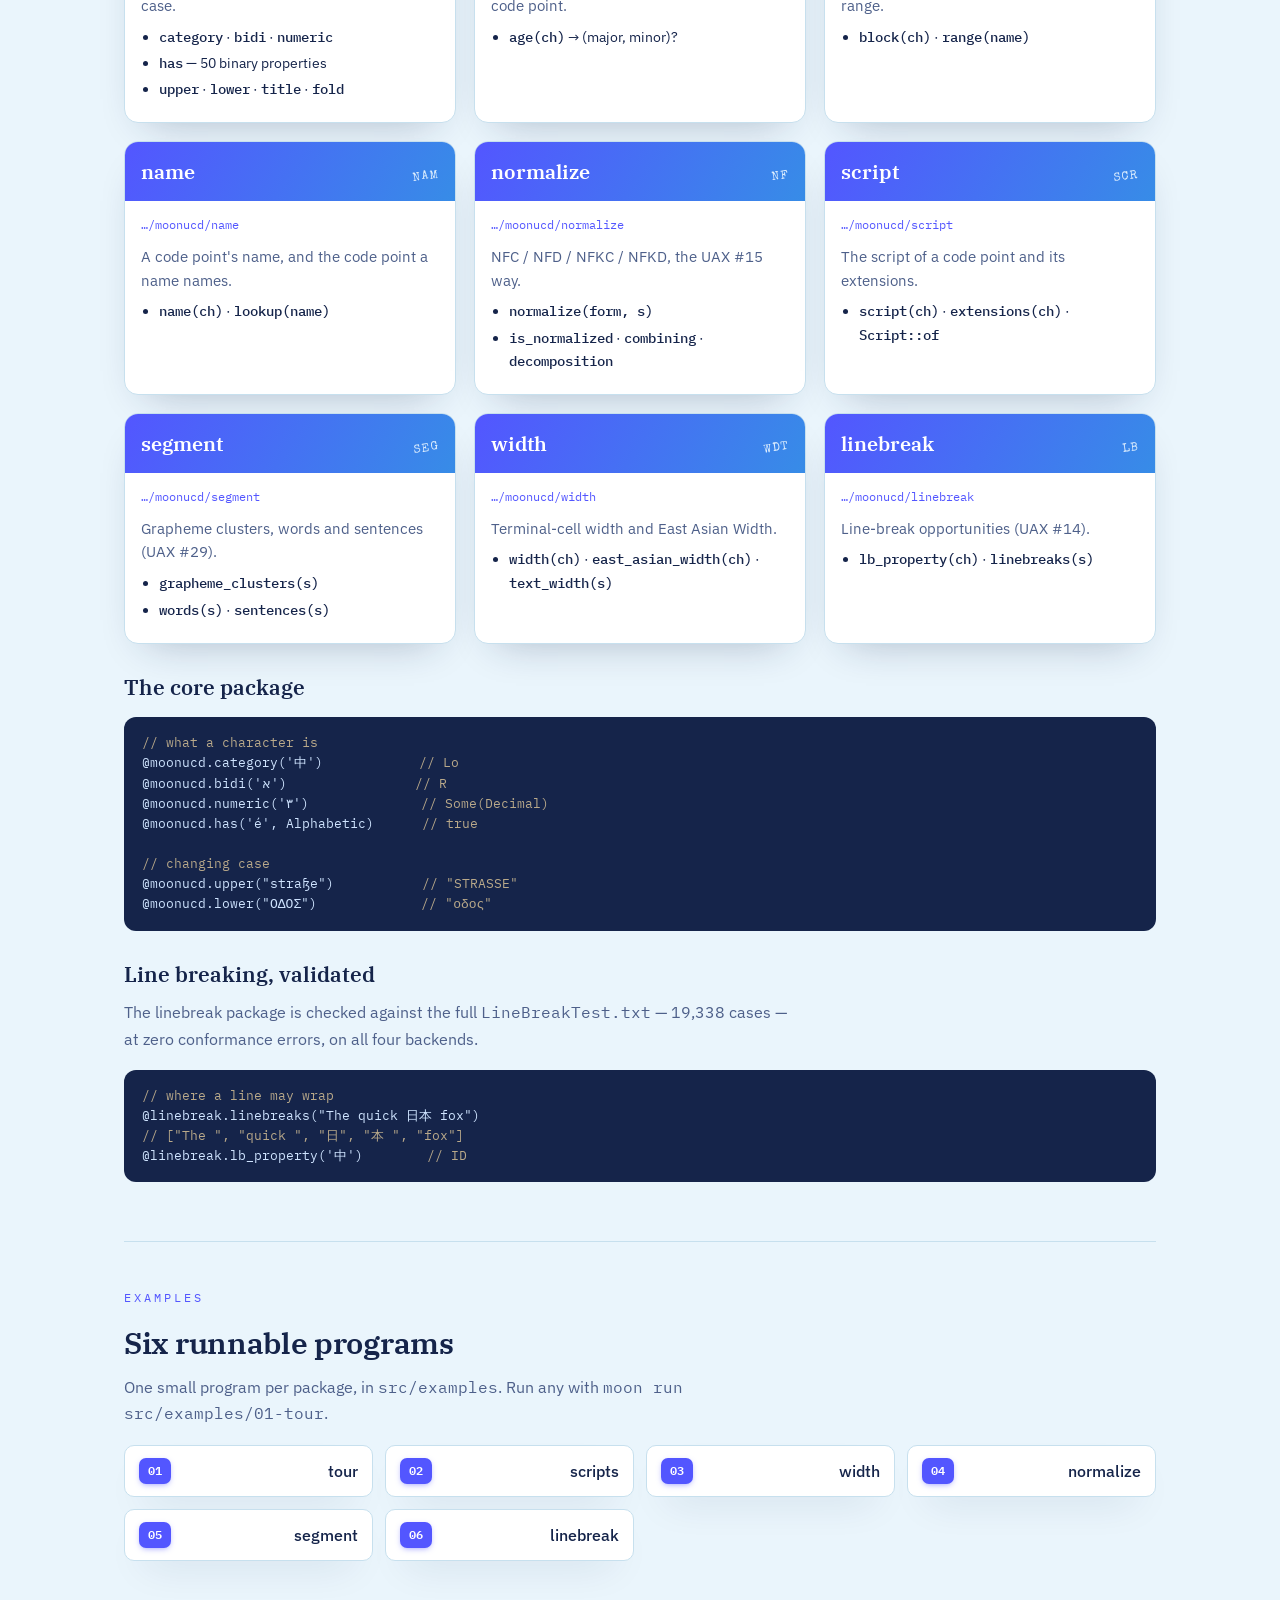
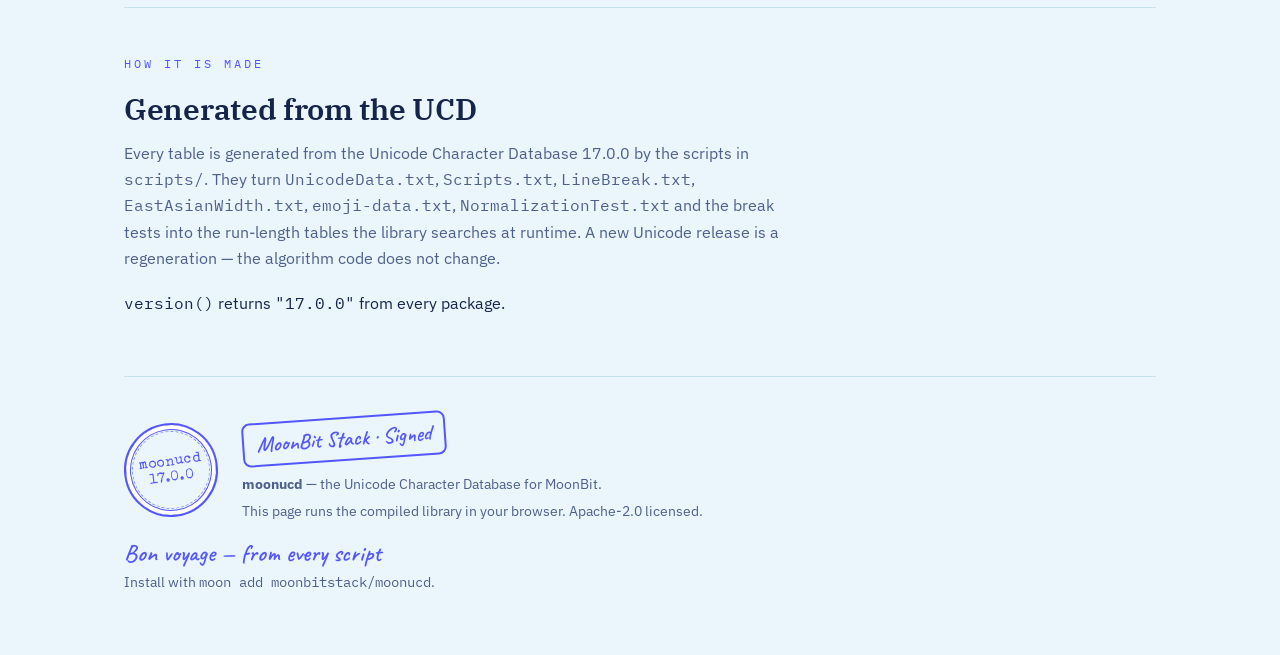
==== commit 09240226: "fix(gh-pages): repair gallery layout and restyle airmail note - The gallery section and its tile con" ====
--- a/gh-pages/index.html
+++ b/gh-pages/index.html
@@ -24,7 +24,7 @@
     --sans:"IBM Plex Sans",system-ui,-apple-system,"Segoe UI",Roboto,sans-serif;
     --mono:"IBM Plex Mono",ui-monospace,"SFMono-Regular",Menlo,monospace;
     --stamp:"Special Elite","Courier New",monospace;
-    --hand:"Caveat",cursive;
+    --hand:"Caveat","Segoe Script","Bradley Hand","Brush Script MT","Comic Sans MS",cursive;
   }
   *{box-sizing:border-box}
   html{
@@ -387,7 +387,7 @@
     </div>
   </section>
 
-  <section id="gallery">
+  <section id="gallery-section">
     <p class="eyebrow">From every script</p>
     <h2>Some passengers to try</h2>
     <p class="sec-intro">Click a tile to load it into the inspector above.</p>
@@ -570,7 +570,7 @@
     <div style="display:flex;gap:24px;align-items:center;flex-wrap:wrap;margin-bottom:18px">
       <div class="postmark">moonucd<br>17.0.0</div>
       <div>
-        <div class="airmail">Air mail · Par Avion</div>
+        <div class="airmail">MoonBit Stack · Signed</div>
         <p style="margin:0"><strong>moonucd</strong> — the Unicode Character Database for MoonBit.</p>
         <p style="margin:4px 0 0">This page runs the compiled library in your browser. Apache-2.0 licensed.</p>
       </div>
